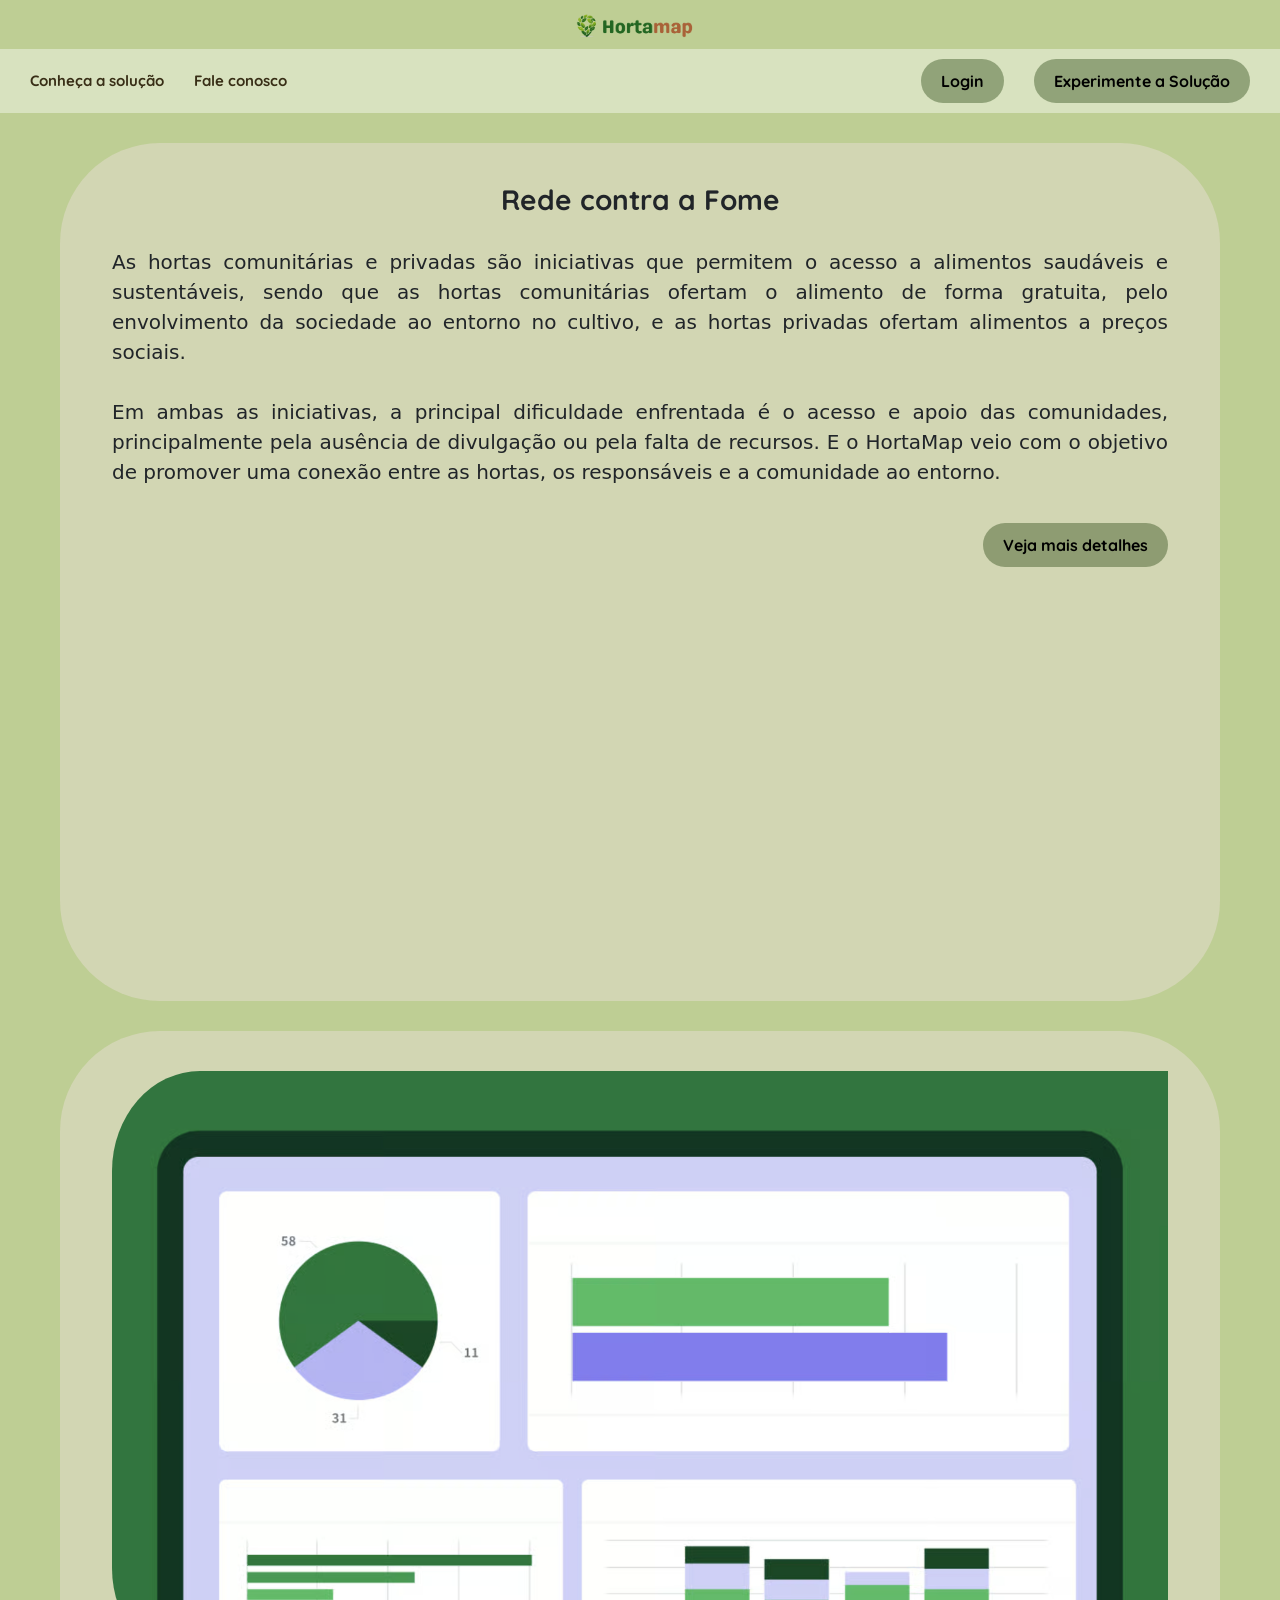
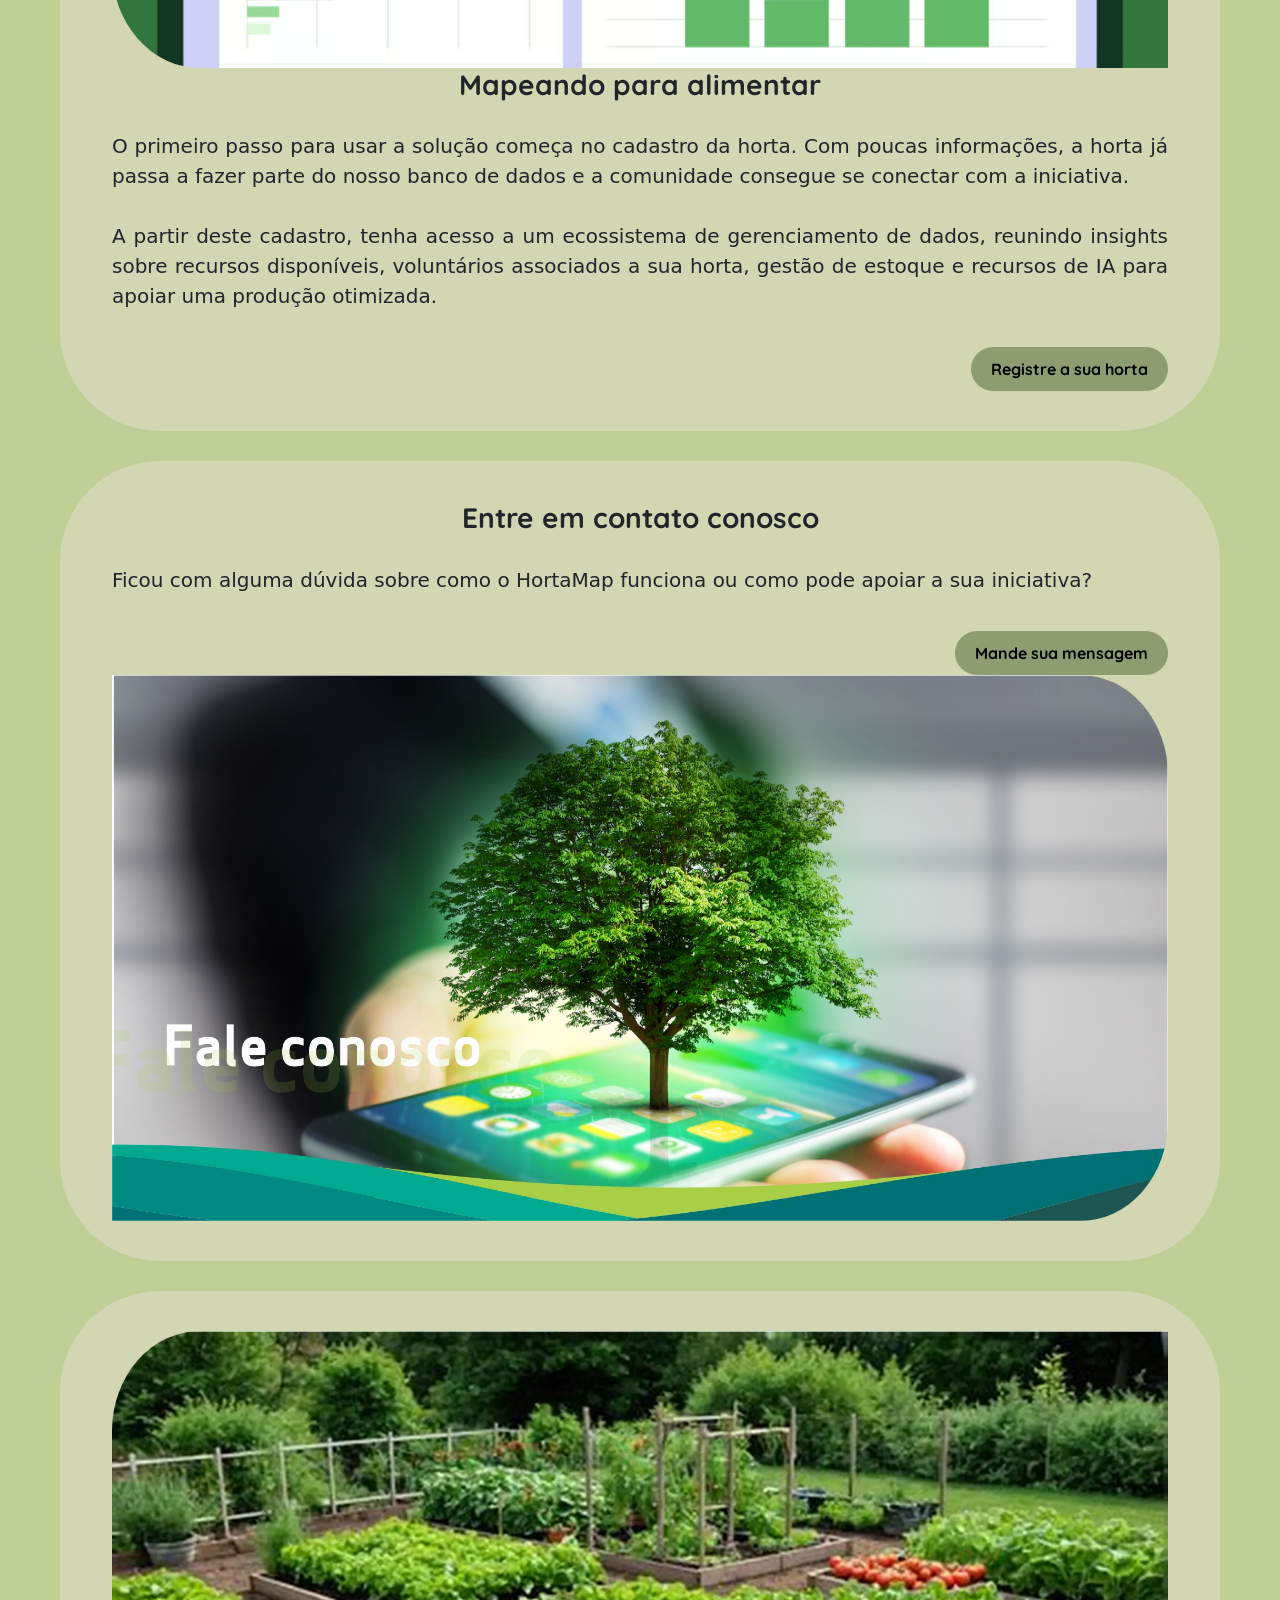
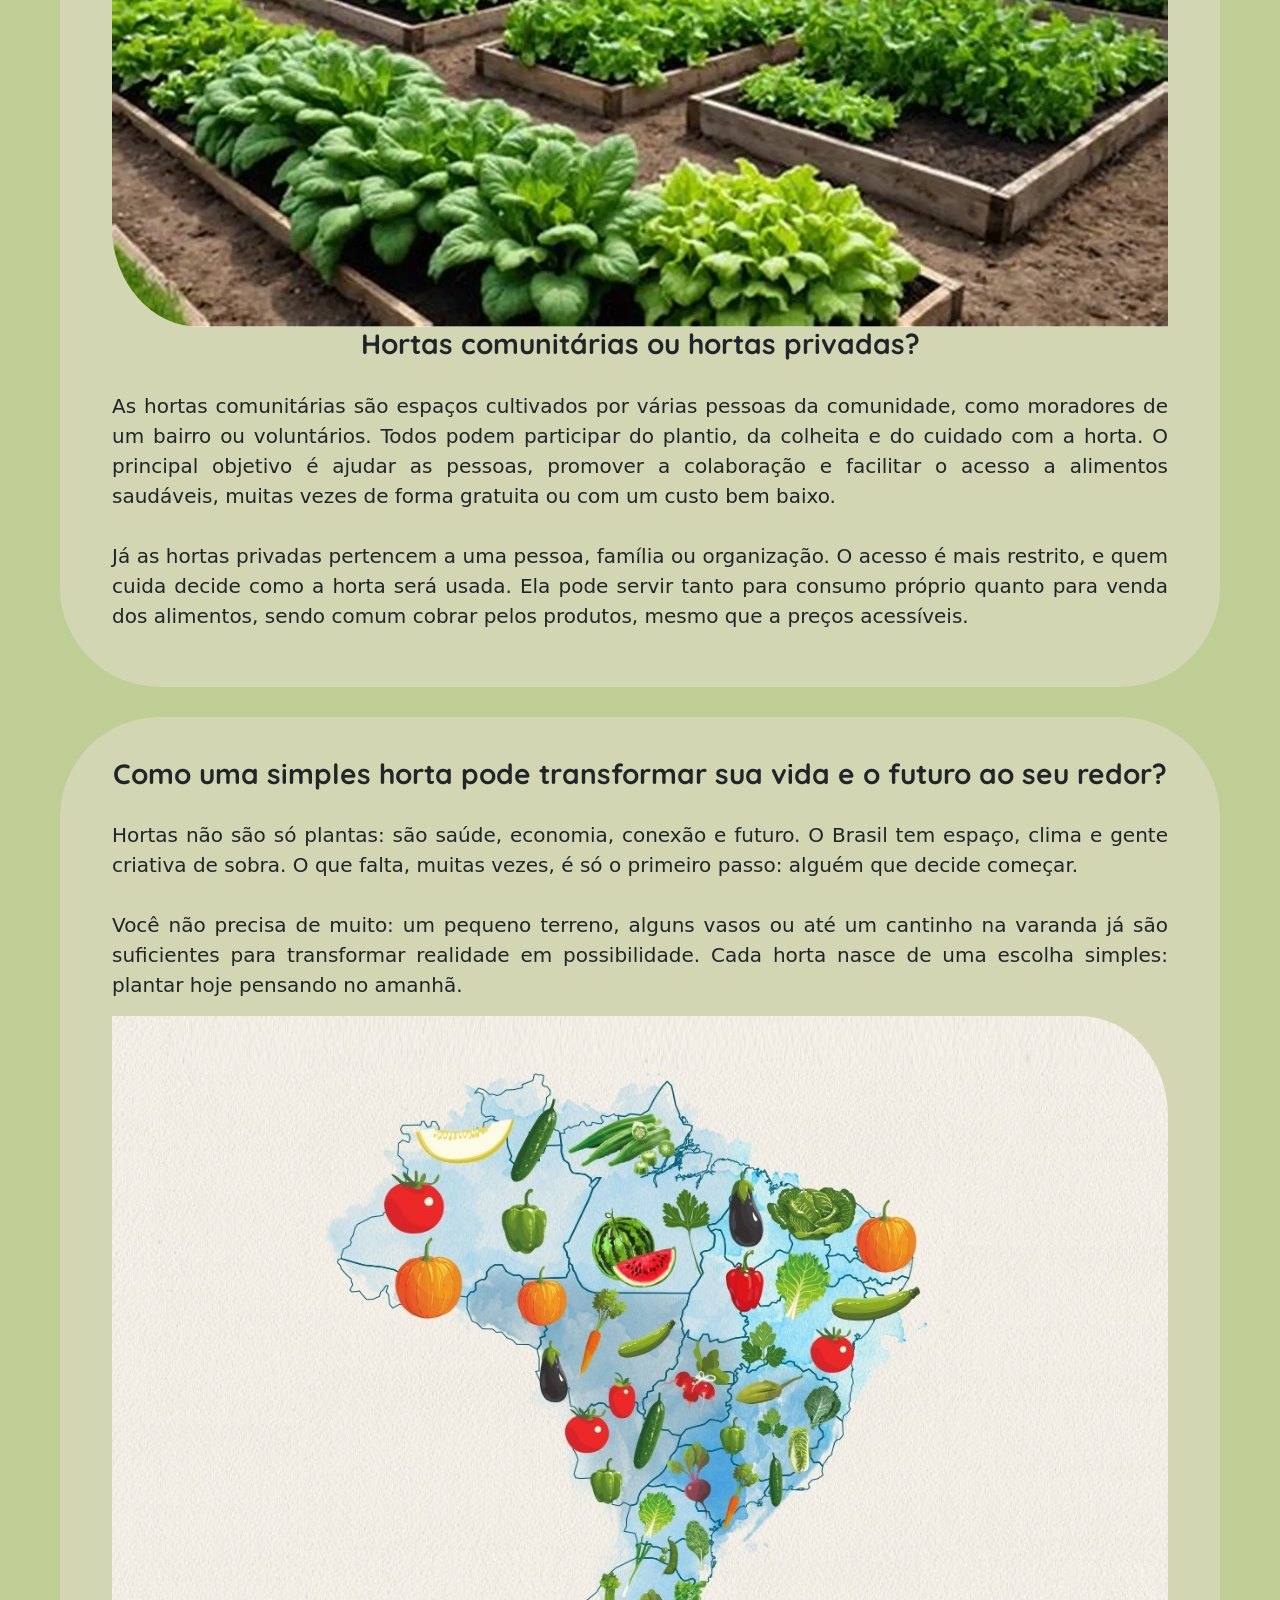
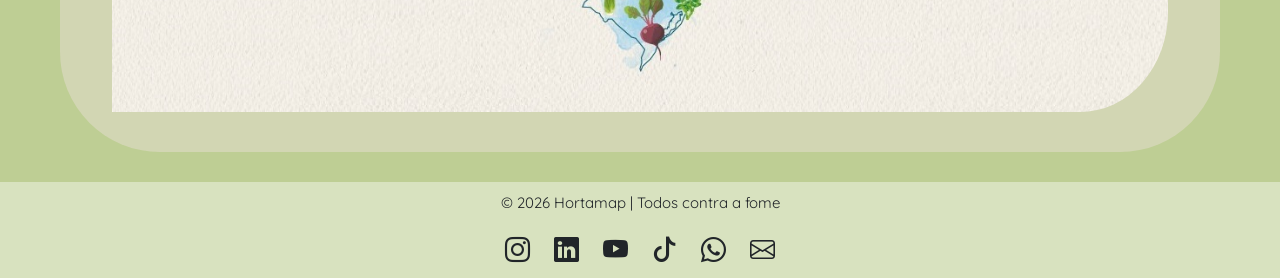
==== index.html @ 6dea8656 "Ajuste de botão e limpeza de comentários" ====
<!DOCTYPE html>
<html lang="pt">

<head>
	<meta charset="UTF-8">
	<meta http-equiv="X-UA-Compatible" content="IE=edge">
	<meta name="viewport" content="width=device-width, initial-scale=1.0">
	<link rel="preconnect" href="https://fonts.googleapis.com">
	<link rel="preconnect" href="https://fonts.gstatic.com" crossorigin>
	<link href="https://fonts.googleapis.com/css2?family=Quicksand:wght@300..700&display=swap" rel="stylesheet">
	<link href="https://cdn.jsdelivr.net/npm/bootstrap@5.1.3/dist/css/bootstrap.min.css" rel="stylesheet">
	<link rel="stylesheet" href="https://cdn.jsdelivr.net/npm/bootstrap-icons@1.11.3/font/bootstrap-icons.css">
	<link href="css/css.css" rel="stylesheet">
	<title>O HortaMap</title>
	<link rel="icon" type="image/png" href="img/logo_HortaMap_folha.png">
</head>
<body>
	<div class="logo">
		<img src="img/logo_HortaMap_horizontal.png">
	</div>
	<div class="navegacao">
		<div class="esquerda">
			<h2><a href="index.html" target="_parent">Conheça a solução</a></h2>
			<h2><a href="fale_conosco.html" target="_parent">Fale conosco</a></h2>
		</div>
		<div class="direita">
			<button type="button" class="menu"><a href="login.html" target="_parent">Login</a></button>
			<button type="button" class="menu"><a href="cadastro.html" target="_parent">Experimente a Solução</a></button>
		</div>
	</div>
	<div class="conteudo">
		<div class="caixa row">
			<div class="texto col-xxl-6">
				<h3>Rede contra a Fome</h3>
				<p>As hortas comunitárias e privadas são iniciativas que permitem o acesso a alimentos saudáveis e sustentáveis, sendo que as hortas comunitárias ofertam o alimento de forma gratuita, pelo envolvimento da sociedade ao entorno no cultivo, e as hortas privadas ofertam alimentos a preços sociais. <br><br>
				Em ambas as iniciativas, a principal dificuldade enfrentada é o acesso e apoio das comunidades, principalmente pela ausência de divulgação ou pela falta de recursos. E o HortaMap veio com o objetivo de promover uma conexão entre as hortas, os responsáveis e a comunidade ao entorno.</p>
				<div class="container_botao">
					<button type="button" class="botao"><a href="https://www.youtube.com/@HortaMapSolucao" target="_blank">Veja mais detalhes</a></button>
				</div>
			</div>
			<iframe class="imgdireita col-xxl-6" width="700" height="394"
				src="https://www.youtube.com/embed/PDZ8c07BxB8?list=PLzg4twQTUW-AYs5CAv-heUl-2xreh9nW0"
				title="Pitch Video HortaMap" frameborder="0"
				allow="accelerometer; autoplay; clipboard-write; encrypted-media; gyroscope; picture-in-picture; web-share"
				referrerpolicy="strict-origin-when-cross-origin" allowfullscreen>
			</iframe>
		</div>
		<div class="caixa row">
			<img class="imgesquerda col-xxl-6" src="img/dash.png">
			<div class="texto col-xxl-6">
				<h3>Mapeando para alimentar</h3>
				<p>O primeiro passo para usar a solução começa no cadastro da horta. Com poucas informações, a horta já passa a fazer parte do nosso banco de dados e a comunidade consegue se conectar com a iniciativa. <br><br>
				A partir deste cadastro, tenha acesso a um ecossistema de gerenciamento de dados, reunindo insights sobre recursos disponíveis, voluntários associados a sua horta, gestão de estoque e recursos de IA para apoiar uma produção otimizada.</p>
				<div class="container_botao">
					<button type="button" class="botao"><a href="cadastro.html" target="_parent">Registre a sua horta</a></button>
				</div>
			</div>
		</div>
		<div class="caixa row">
			<div class="texto col-xxl-6">
				<h3>Entre em contato conosco</h3>
				<p>Ficou com alguma dúvida sobre como o HortaMap funciona ou como pode apoiar a sua iniciativa?</p>
				<div class="container_botao">
					<button type="button" class="botao"><a href="fale_conosco.html" target="_parent">Mande sua mensagem</a></button>
				</div>
			</div>
			<img class="imgdireita col-xxl-6" src="img/fale_Conosco.png">
		</div>
		<div class="caixa row">
			<img class="imgesquerda col-xxl-6" src="img/horta.png">
			<div class="texto col-xxl-6">
				<h3>Hortas comunitárias ou hortas privadas?</h3>
				<p>As hortas comunitárias são espaços cultivados por várias pessoas da comunidade, como moradores de um bairro ou voluntários. Todos podem participar do plantio, da colheita e do cuidado com a horta. O principal objetivo é ajudar as pessoas, promover a colaboração e facilitar o acesso a alimentos saudáveis, muitas vezes de forma gratuita ou com um custo bem baixo. <br><br>
				Já as hortas privadas pertencem a uma pessoa, família ou organização. O acesso é mais restrito, e quem cuida decide como a horta será usada. Ela pode servir tanto para consumo próprio quanto para venda dos alimentos, sendo comum cobrar pelos produtos, mesmo que a preços acessíveis.</p>
			</div>
		</div>
		<div class="caixa row">
			<div class="texto col-xxl-6">
				<h3>Como uma simples horta pode transformar sua vida e o futuro ao seu redor?</h3>
				<p>Hortas não são só plantas: são saúde, economia, conexão e futuro. O Brasil tem espaço, clima e gente criativa de sobra. O que falta, muitas vezes, é só o primeiro passo: alguém que decide começar. <br><br>
				Você não precisa de muito: um pequeno terreno, alguns vasos ou até um cantinho na varanda já são suficientes para transformar realidade em possibilidade. Cada horta nasce de uma escolha simples: plantar hoje pensando no amanhã.</p>
			</div>
			<img class="imgdireita col-xxl-6" src="img/mapa_Alimento.png">
		</div>
	</div>
	<footer>
		<p>© 2026 Hortamap | Todos contra a fome</p>
		<a href="https://www.instagram.com/hortamap/" target="_blank"><i class="bi bi-instagram"></i></a>
		<a href="https://www.linkedin.com" target="_blank"><i class="bi bi-linkedin"></i></a>
		<a href="https://www.youtube.com/@HortaMapSolucao" target="_blank"><i class="bi bi-youtube"></i></a>
		<a href="https://www.tiktok.com" target="_blank"><i class="bi bi-tiktok"></i></a>
		<a href="https://wa.me/5531985085780" target="_blank"><i class="bi bi-whatsapp"></i></a>
		<a href="mailto:hortamapsolucao@gmail.com" target="_blank"><i class="bi bi-envelope"></i></a>
	</footer>
</body>
</html>
---- css/css.css ----
body {
    background-color: #bece94;
    margin: 0;
    display: flex;
    flex-direction: column;
}

.logo img {
    padding-top: 10px;
    width: 10%;
    height: auto;
    align-items: center;
    display: block;
    margin: auto;
}

a, a:visited, a:hover, a:active {
    text-decoration: none; /*tira o sublinhado*/
    color: inherit;        /*usa a cor do elemento pai*/
}

.navegacao {
    font-family: "Quicksand", sans-serif;
    font-weight: bold;
    background-color: rgba(255, 255, 255, 0.4);
    display: flex;
    justify-content: space-between; /*separa os grupos*/
    align-items: center;
    padding: 10px 30px 10px 30px;
}

.navegacao h2 {
    font-family: "Quicksand", sans-serif;
    font-size: 15px;
    font-weight: bold;
    margin: auto;
}

.esquerda, .direita {
    display: flex;
    flex-direction: row;
    gap: 30px; /*controla o quão juntinhos eles ficam*/
    color:#382e16;
}

.menu {
    border-radius: 40px;
    padding: 10px 20px;
    background-color: #29461367;
    border: none;
    font-family: "Quicksand", sans-serif;
    font-weight: bold;
}

.menu:hover, .esquerda h2:hover {
    background-color: #236622;
    color: white;
}

.conteudo {
    min-height: calc(100vh - 200px); /* ajuste conforme a altura do seu footer */
    margin: 0px 10px;
}

.caixa {
    margin: 30px 50px;
    padding: 40px;
    border-radius: 100px;
    background-color: rgba(239, 226, 226, 0.4);
}

.texto {
    align-items: center;
    display: block;
    margin: auto; 
}

.texto h3 {
    text-align: center;
    margin-bottom: 30px;
    font-weight: bold;
    font-family: "Quicksand", sans-serif;
}

.texto p {
    text-align: justify;
    font-size: 20px;
}

.imgdireita {
    border-radius: 0px 100px 100px 0px;
}

.imgesquerda {
    border-radius: 100px 0px 0px 100px;
}

.container_botao {
    display: flex;
    justify-content: flex-end;
}

.botao {
    margin-top: 20px;
    border-radius: 40px;
    padding: 10px 20px;
    background-color: #29461367;
    border: none;
    font-family: "Quicksand", sans-serif;
    font-weight: bold;
}

.botao:hover {
    background-color: #236622;
    color: white;
}

footer {
    padding: 10px 0px;
    font-family: "Quicksand", sans-serif;
    background-color: rgba(255, 255, 255, 0.4);
    text-align: center;
    gap: 15px;
}

footer p {
    font-size: 15px;
}

.bi {
    font-size: 25px;
    margin: 0px 10px;;
}
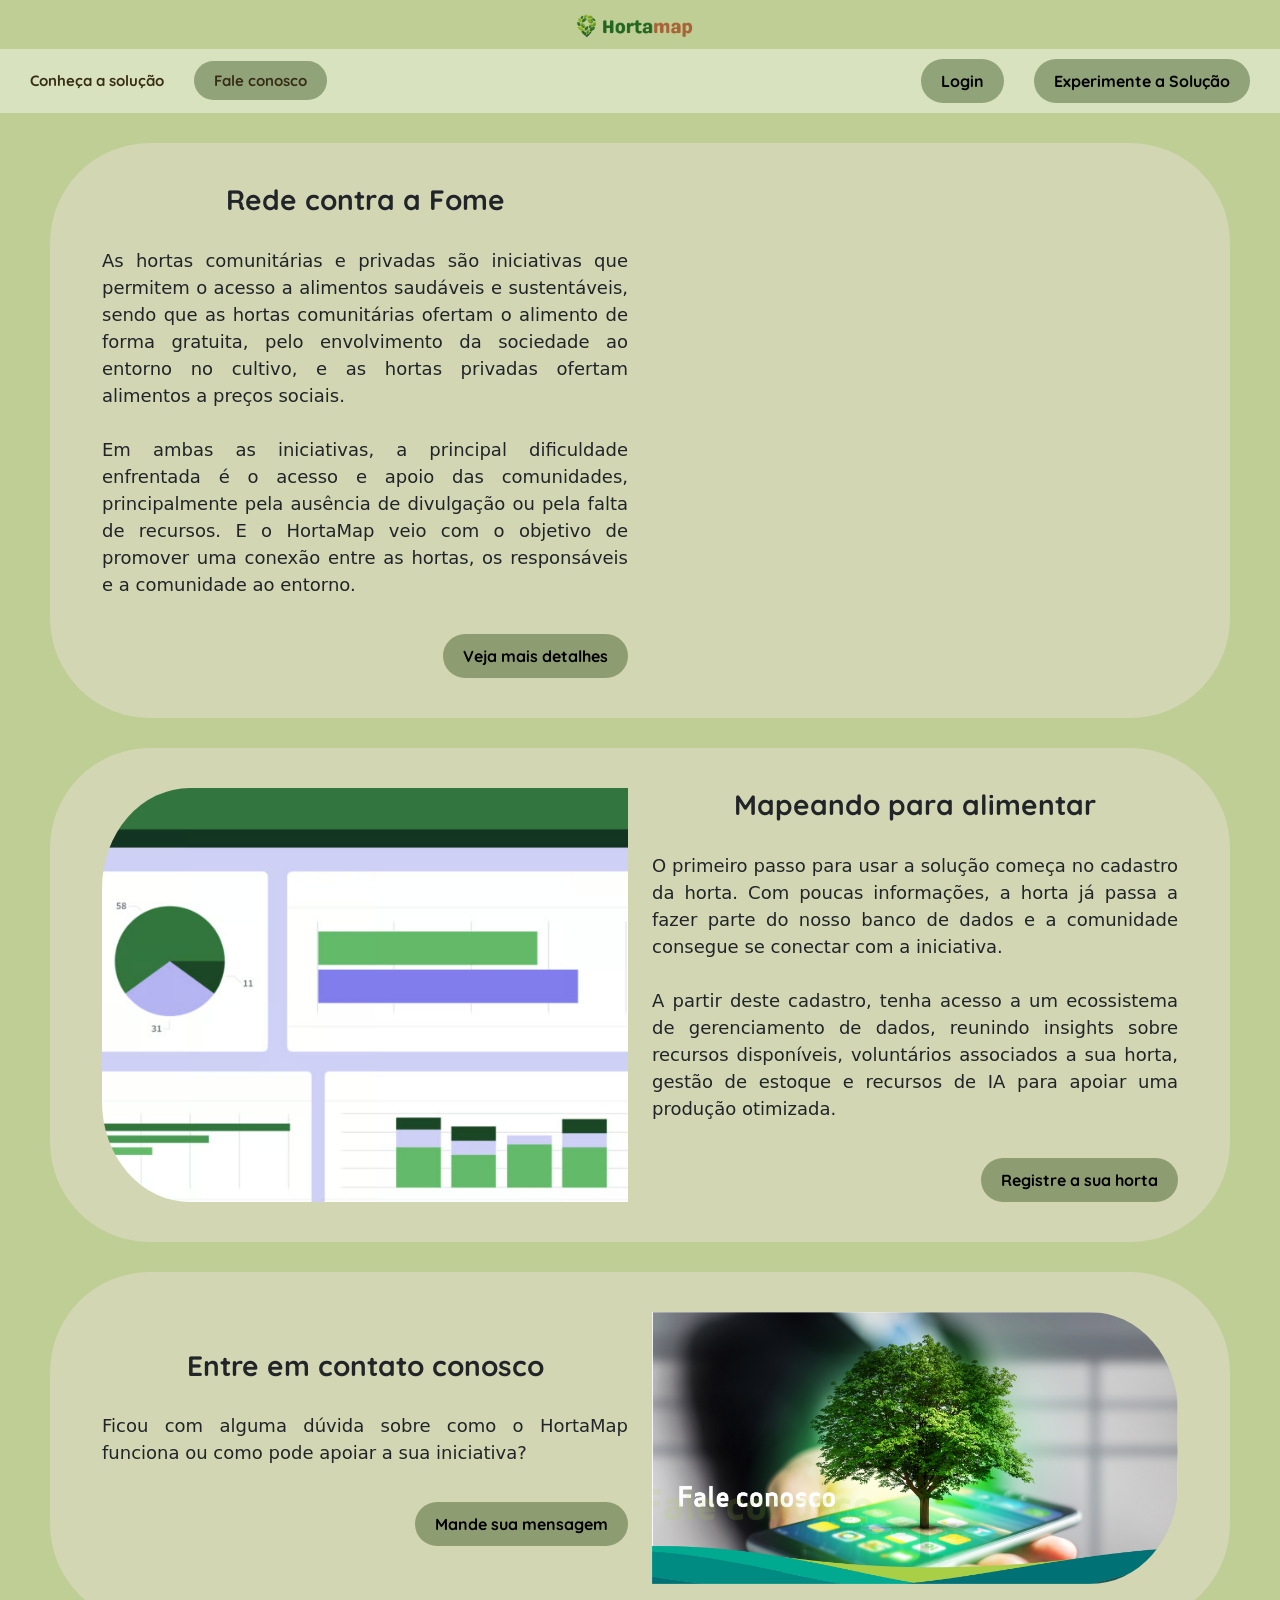
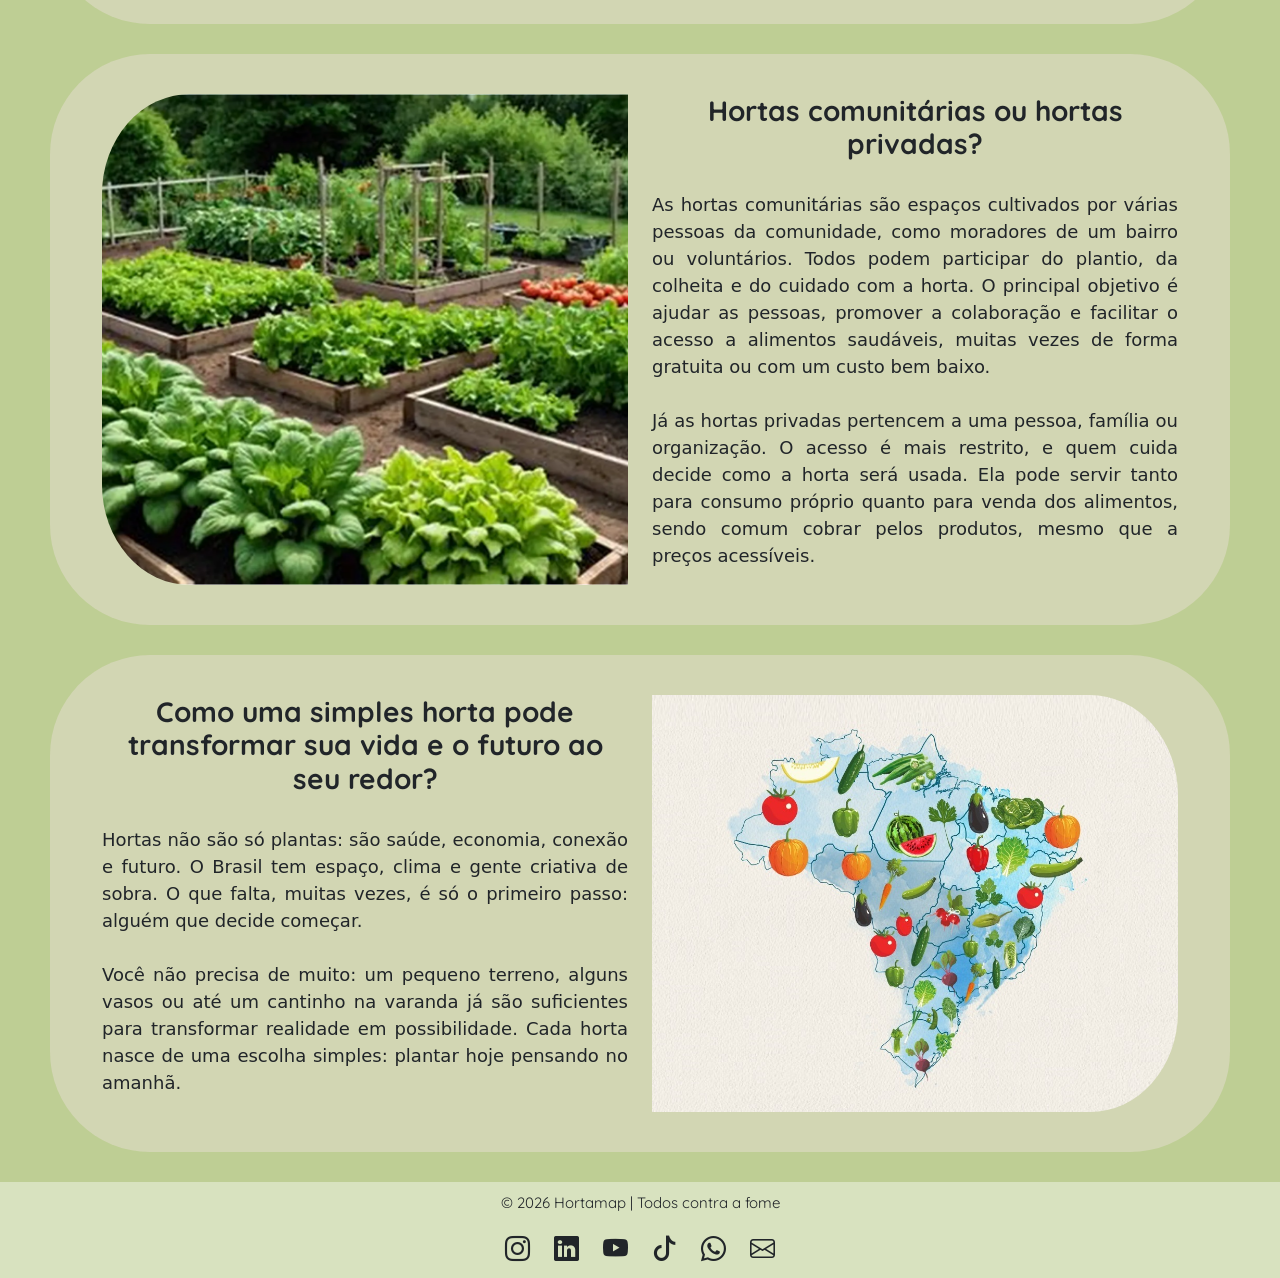
==== commit 1641dc13: "Implementação do login" ====
--- a/index.html
+++ b/index.html
@@ -21,7 +21,7 @@
 	<div class="navegacao">
 		<div class="esquerda">
 			<h2><a href="index.html" target="_parent">Conheça a solução</a></h2>
-			<h2><a href="fale_conosco.html" target="_parent">Fale conosco</a></h2>
+			<h2><a href="fale_conosco.html" target="_parent" class="menu">Fale conosco</a></h2>
 		</div>
 		<div class="direita">
 			<button type="button" class="menu"><a href="login.html" target="_parent">Login</a></button>
@@ -30,7 +30,7 @@
 	</div>
 	<div class="conteudo">
 		<div class="caixa row">
-			<div class="texto col-xxl-6">
+			<div class="texto col-md-6">
 				<h3>Rede contra a Fome</h3>
 				<p>As hortas comunitárias e privadas são iniciativas que permitem o acesso a alimentos saudáveis e sustentáveis, sendo que as hortas comunitárias ofertam o alimento de forma gratuita, pelo envolvimento da sociedade ao entorno no cultivo, e as hortas privadas ofertam alimentos a preços sociais. <br><br>
 				Em ambas as iniciativas, a principal dificuldade enfrentada é o acesso e apoio das comunidades, principalmente pela ausência de divulgação ou pela falta de recursos. E o HortaMap veio com o objetivo de promover uma conexão entre as hortas, os responsáveis e a comunidade ao entorno.</p>
@@ -38,7 +38,7 @@
 					<button type="button" class="botao"><a href="https://www.youtube.com/@HortaMapSolucao" target="_blank">Veja mais detalhes</a></button>
 				</div>
 			</div>
-			<iframe class="imgdireita col-xxl-6" width="700" height="394"
+			<iframe class="imgdireita col-md-6" width="700" height="394"
 				src="https://www.youtube.com/embed/PDZ8c07BxB8?list=PLzg4twQTUW-AYs5CAv-heUl-2xreh9nW0"
 				title="Pitch Video HortaMap" frameborder="0"
 				allow="accelerometer; autoplay; clipboard-write; encrypted-media; gyroscope; picture-in-picture; web-share"
@@ -46,8 +46,8 @@
 			</iframe>
 		</div>
 		<div class="caixa row">
-			<img class="imgesquerda col-xxl-6" src="img/dash.png">
-			<div class="texto col-xxl-6">
+			<img class="imgesquerda col-md-6" src="img/dash.png">
+			<div class="texto col-md-6">
 				<h3>Mapeando para alimentar</h3>
 				<p>O primeiro passo para usar a solução começa no cadastro da horta. Com poucas informações, a horta já passa a fazer parte do nosso banco de dados e a comunidade consegue se conectar com a iniciativa. <br><br>
 				A partir deste cadastro, tenha acesso a um ecossistema de gerenciamento de dados, reunindo insights sobre recursos disponíveis, voluntários associados a sua horta, gestão de estoque e recursos de IA para apoiar uma produção otimizada.</p>
@@ -57,40 +57,40 @@
 			</div>
 		</div>
 		<div class="caixa row">
-			<div class="texto col-xxl-6">
+			<div class="texto col-md-6">
 				<h3>Entre em contato conosco</h3>
 				<p>Ficou com alguma dúvida sobre como o HortaMap funciona ou como pode apoiar a sua iniciativa?</p>
 				<div class="container_botao">
 					<button type="button" class="botao"><a href="fale_conosco.html" target="_parent">Mande sua mensagem</a></button>
 				</div>
 			</div>
-			<img class="imgdireita col-xxl-6" src="img/fale_Conosco.png">
+			<img class="imgdireita col-md-6" src="img/fale_Conosco.png">
 		</div>
 		<div class="caixa row">
-			<img class="imgesquerda col-xxl-6" src="img/horta.png">
-			<div class="texto col-xxl-6">
+			<img class="imgesquerda col-md-6" src="img/horta.png">
+			<div class="texto col-md-6">
 				<h3>Hortas comunitárias ou hortas privadas?</h3>
 				<p>As hortas comunitárias são espaços cultivados por várias pessoas da comunidade, como moradores de um bairro ou voluntários. Todos podem participar do plantio, da colheita e do cuidado com a horta. O principal objetivo é ajudar as pessoas, promover a colaboração e facilitar o acesso a alimentos saudáveis, muitas vezes de forma gratuita ou com um custo bem baixo. <br><br>
 				Já as hortas privadas pertencem a uma pessoa, família ou organização. O acesso é mais restrito, e quem cuida decide como a horta será usada. Ela pode servir tanto para consumo próprio quanto para venda dos alimentos, sendo comum cobrar pelos produtos, mesmo que a preços acessíveis.</p>
 			</div>
 		</div>
 		<div class="caixa row">
-			<div class="texto col-xxl-6">
+			<div class="texto col-md-6">
 				<h3>Como uma simples horta pode transformar sua vida e o futuro ao seu redor?</h3>
 				<p>Hortas não são só plantas: são saúde, economia, conexão e futuro. O Brasil tem espaço, clima e gente criativa de sobra. O que falta, muitas vezes, é só o primeiro passo: alguém que decide começar. <br><br>
 				Você não precisa de muito: um pequeno terreno, alguns vasos ou até um cantinho na varanda já são suficientes para transformar realidade em possibilidade. Cada horta nasce de uma escolha simples: plantar hoje pensando no amanhã.</p>
 			</div>
-			<img class="imgdireita col-xxl-6" src="img/mapa_Alimento.png">
+			<img class="imgdireita col-md-6" src="img/mapa_Alimento.png">
 		</div>
 	</div>
 	<footer>
-		<p>© 2026 Hortamap | Todos contra a fome</p>
-		<a href="https://www.instagram.com/hortamap/" target="_blank"><i class="bi bi-instagram"></i></a>
-		<a href="https://www.linkedin.com" target="_blank"><i class="bi bi-linkedin"></i></a>
-		<a href="https://www.youtube.com/@HortaMapSolucao" target="_blank"><i class="bi bi-youtube"></i></a>
-		<a href="https://www.tiktok.com" target="_blank"><i class="bi bi-tiktok"></i></a>
-		<a href="https://wa.me/5531985085780" target="_blank"><i class="bi bi-whatsapp"></i></a>
-		<a href="mailto:hortamapsolucao@gmail.com" target="_blank"><i class="bi bi-envelope"></i></a>
+		<p>© 2026 Hortamap  |  Todos contra a fome</p>
+		<a href="https://www.instagram.com/hortamap/" target="_blank"><i class="bi bi-instagram icon-rodape"></i></a>
+		<a href="https://www.linkedin.com" target="_blank"><i class="bi bi-linkedin icon-rodape"></i></a>
+		<a href="https://www.youtube.com/@HortaMapSolucao" target="_blank"><i class="bi bi-youtube icon-rodape"></i></a>
+		<a href="https://www.tiktok.com" target="_blank"><i class="bi bi-tiktok icon-rodape"></i></a>
+		<a href="https://wa.me/5531985085780" target="_blank"><i class="bi bi-whatsapp icon-rodape"></i></a>
+		<a href="mailto:hortamapsolucao@gmail.com" target="_blank"><i class="bi bi-envelope icon-rodape"></i></a>
 	</footer>
 </body>
 </html>
--- a/css/css.css
+++ b/css/css.css
@@ -1,11 +1,11 @@
-body {
+body { /*configura o conteúdo como um todo*/
     background-color: #bece94;
     margin: 0;
     display: flex;
     flex-direction: column;
 }
 
-.logo img {
+.logo img { /*configura a imagem que aparece no topo das páginas*/
     padding-top: 10px;
     width: 10%;
     height: auto;
@@ -14,12 +14,7 @@
     margin: auto;
 }
 
-a, a:visited, a:hover, a:active {
-    text-decoration: none; /*tira o sublinhado*/
-    color: inherit;        /*usa a cor do elemento pai*/
-}
-
-.navegacao {
+.navegacao { /*configura o menu de navegação*/
     font-family: "Quicksand", sans-serif;
     font-weight: bold;
     background-color: rgba(255, 255, 255, 0.4);
@@ -29,21 +24,21 @@
     padding: 10px 30px 10px 30px;
 }
 
-.navegacao h2 {
+.navegacao h2 { /*configura o texto do menu de navegação*/
     font-family: "Quicksand", sans-serif;
     font-size: 15px;
     font-weight: bold;
     margin: auto;
 }
 
-.esquerda, .direita {
+.esquerda, .direita { /*configura os lados do menu de navegação*/
     display: flex;
     flex-direction: row;
     gap: 30px; /*controla o quão juntinhos eles ficam*/
     color:#382e16;
 }
 
-.menu {
+.menu { /*configura os botões do menu de navegação*/
     border-radius: 40px;
     padding: 10px 20px;
     background-color: #29461367;
@@ -52,55 +47,31 @@
     font-weight: bold;
 }
 
-.menu:hover, .esquerda h2:hover {
+.menu:hover { /*configura os botões do menu de navegação quando passa o mouse*/
     background-color: #236622;
     color: white;
 }
 
-.conteudo {
+.esquerda h2:hover { /*configura os textos do menu de navegação quando passa o mouse*/
+    text-decoration: underline;
+    color: #a96238;
+}
+
+a, a:visited, a:hover, a:active { /*configura os links do menu de navegação, para evitar configuração estranha*/
+    text-decoration: none; /*tira o sublinhado*/
+    color: inherit;        /*usa a cor do elemento pai*/
+}
+
+.conteudo { /*configura o conteúdo entre o menu de navegação e o rodapé*/
     min-height: calc(100vh - 200px); /* ajuste conforme a altura do seu footer */
-    margin: 0px 10px;
-}
-
-.caixa {
-    margin: 30px 50px;
-    padding: 40px;
-    border-radius: 100px;
-    background-color: rgba(239, 226, 226, 0.4);
-}
-
-.texto {
-    align-items: center;
-    display: block;
-    margin: auto; 
-}
-
-.texto h3 {
-    text-align: center;
-    margin-bottom: 30px;
-    font-weight: bold;
-    font-family: "Quicksand", sans-serif;
-}
-
-.texto p {
-    text-align: justify;
-    font-size: 20px;
-}
-
-.imgdireita {
-    border-radius: 0px 100px 100px 0px;
-}
-
-.imgesquerda {
-    border-radius: 100px 0px 0px 100px;
-}
-
-.container_botao {
+}
+
+.container_botao { /*configura os botões da página*/
     display: flex;
     justify-content: flex-end;
 }
 
-.botao {
+.botao { /*configura os botões da página*/
     margin-top: 20px;
     border-radius: 40px;
     padding: 10px 20px;
@@ -110,12 +81,12 @@
     font-weight: bold;
 }
 
-.botao:hover {
+.botao:hover { /*configura os botões da página quando passa o mouse*/
     background-color: #236622;
     color: white;
 }
 
-footer {
+footer { /*configura o rodapé*/
     padding: 10px 0px;
     font-family: "Quicksand", sans-serif;
     background-color: rgba(255, 255, 255, 0.4);
@@ -123,11 +94,150 @@
     gap: 15px;
 }
 
-footer p {
+footer p { /*configura o texto do rodapé*/
     font-size: 15px;
 }
 
-.bi {
+.icon-rodape { /*configura os icones do rodapé*/
     font-size: 25px;
-    margin: 0px 10px;;
-}+    margin: 0px 10px;
+}
+
+
+/* ------------------------------------ página INDEX ------------------------------------ */
+.caixa { /*configura as caixas de conteúdo no index*/
+    margin: 30px 50px;
+    padding: 40px;
+    border-radius: 100px;
+    background-color: rgba(239, 226, 226, 0.4);
+}
+
+.texto { /*configura os textos dentro das caixas de conteúdo no index*/
+    align-items: center;
+    display: block;
+    margin: auto; 
+}
+
+.texto h3 { /*configura os títulos dentro das caixas de conteúdo no index*/
+    text-align: center;
+    margin-bottom: 30px;
+    font-weight: bold;
+    font-family: "Quicksand", sans-serif;
+}
+
+.texto p { /*configura os parágrafos dentro das caixas de conteúdo no index*/
+    text-align: justify;
+    font-size: 18px;
+}
+
+.imgdireita, .imgesquerda { /*configura as imagens no index*/
+    max-width: 100%; /* Não ultrapassa o tamanho do contêiner */
+    height: auto;    /* Mantém a proporção original */
+    object-fit: cover;   /* Preenche sem distorcer, cortando se necessário */
+    object-position: center; /* Centraliza a imagem */
+}
+
+.imgdireita { /*configura as imagens à direita no index*/
+    border-radius: 0px 100px 100px 0px;
+}
+
+.imgesquerda { /*configura as imagens à esquerda no index*/
+    border-radius: 100px 0px 0px 100px;
+}
+
+/* ------------------------------------ página FALE CONOSCO ------------------------------------ */
+.my_forms { /*configura o formulário*/
+    margin: auto;
+    display: flex;
+    justify-content: center;
+}
+
+.text_fale { /*configura o titulo da página, que apresenta duas palavras com cores diferentes*/
+    font-weight: bold;
+    justify-content: center;
+    font-size: 30px;
+    border-right: 2px solid rgba(255, 255, 255, 0.4);
+}
+
+.fale { /*configura apenas a palavra fale no título*/
+    color:#236622;
+}
+
+.conosco { /*configura apenas a palavra conosco no título*/
+    color:#a96238;
+}
+
+.text_explicacao { /*configura o parágrafo de apresentação da página*/
+    font-size: 16px;
+    padding: 10px 20px;
+    justify-content: center;
+}
+
+.titulo-label { /*configura os títulos dos campos de entrada de informação*/
+    font-weight: bold;
+}
+
+.texto-icon { /*configura os textos da caixa de e-mail e telefone, para apresentar junto ao ícone*/
+    display: inline-block;
+}
+
+.redes-fale-conosco { /*configura os ícones da caixa de redes sociais do fale conosco*/
+    font-size: 50px;
+    padding: 30px;
+}
+
+.caixa-contatos { /*configura o container onde está as redes socias do fale conosco*/
+    background-color: rgba(255, 255, 255, 0.4);
+    margin: auto;
+    margin-top: 50px;
+    margin-bottom: 30px;
+    padding: 20px;
+    display: block;
+    text-align: center;
+}
+
+.intervalo-entre-campos{ /*configura o intervalo entre os telefones*/
+    padding-right: 40px;
+}
+
+.fale-atendente { /*configura um espaço entre os ícones e o texto que os acompanha*/
+    padding-right: 10px;
+}
+
+
+/* ------------------------------------ página LOGIN ------------------------------------ */
+.login_page, .frase-impacto, .forms-login {
+    margin: auto;
+    padding: 50px;
+}
+.frase-impacto {
+    justify-content: center;
+}
+
+.container_login { /*configura os botões da página*/
+    display: inline; 
+}
+
+h1 {
+    font-family: "Quicksand", sans-serif;
+    font-weight: bold;
+    font-size: 30px;
+    margin-bottom: 50px;
+}
+
+.senha {
+    margin-top: 10px;
+}
+
+.forms-login {
+    border-left: 5px solid #236622;
+}
+
+/* ------------------------------------ página DASHBOARD ------------------------------------ */
+
+
+
+/* ------------------------------------ página CADASTRO ------------------------------------ */
+
+
+
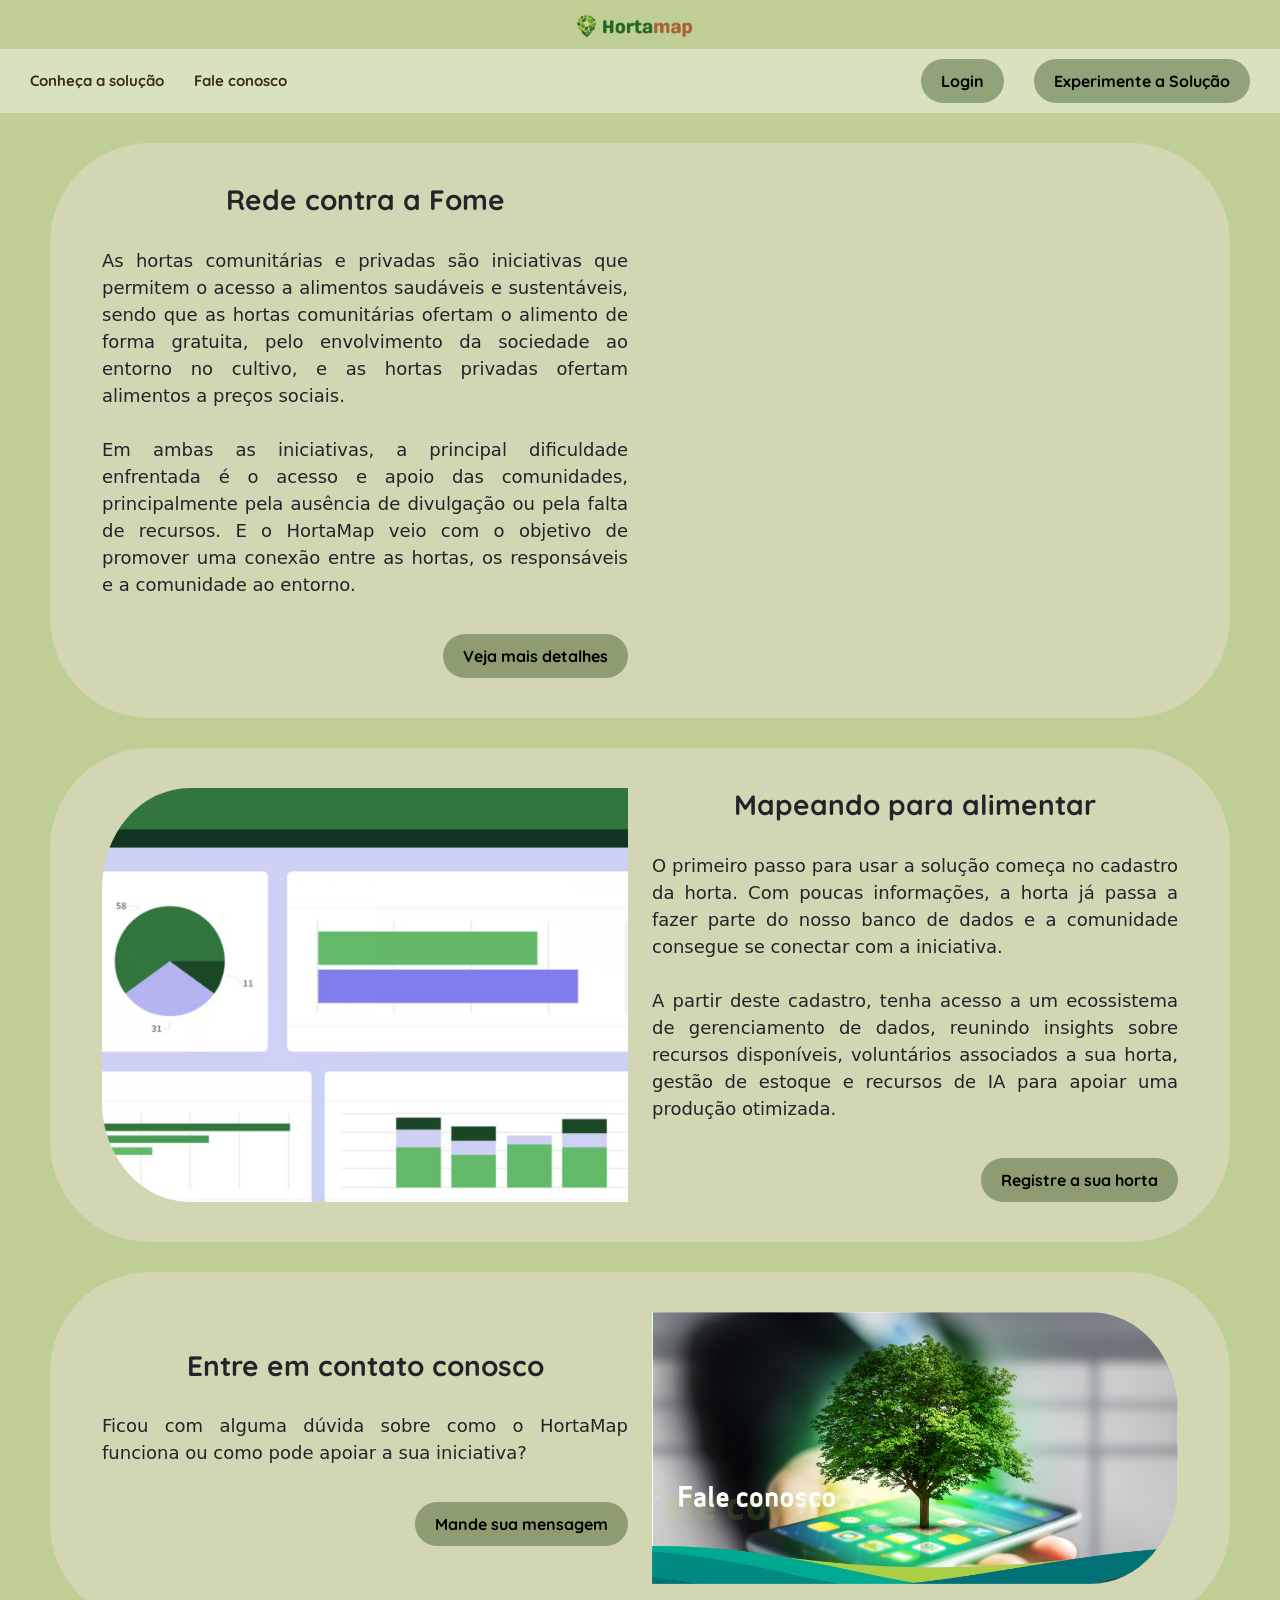
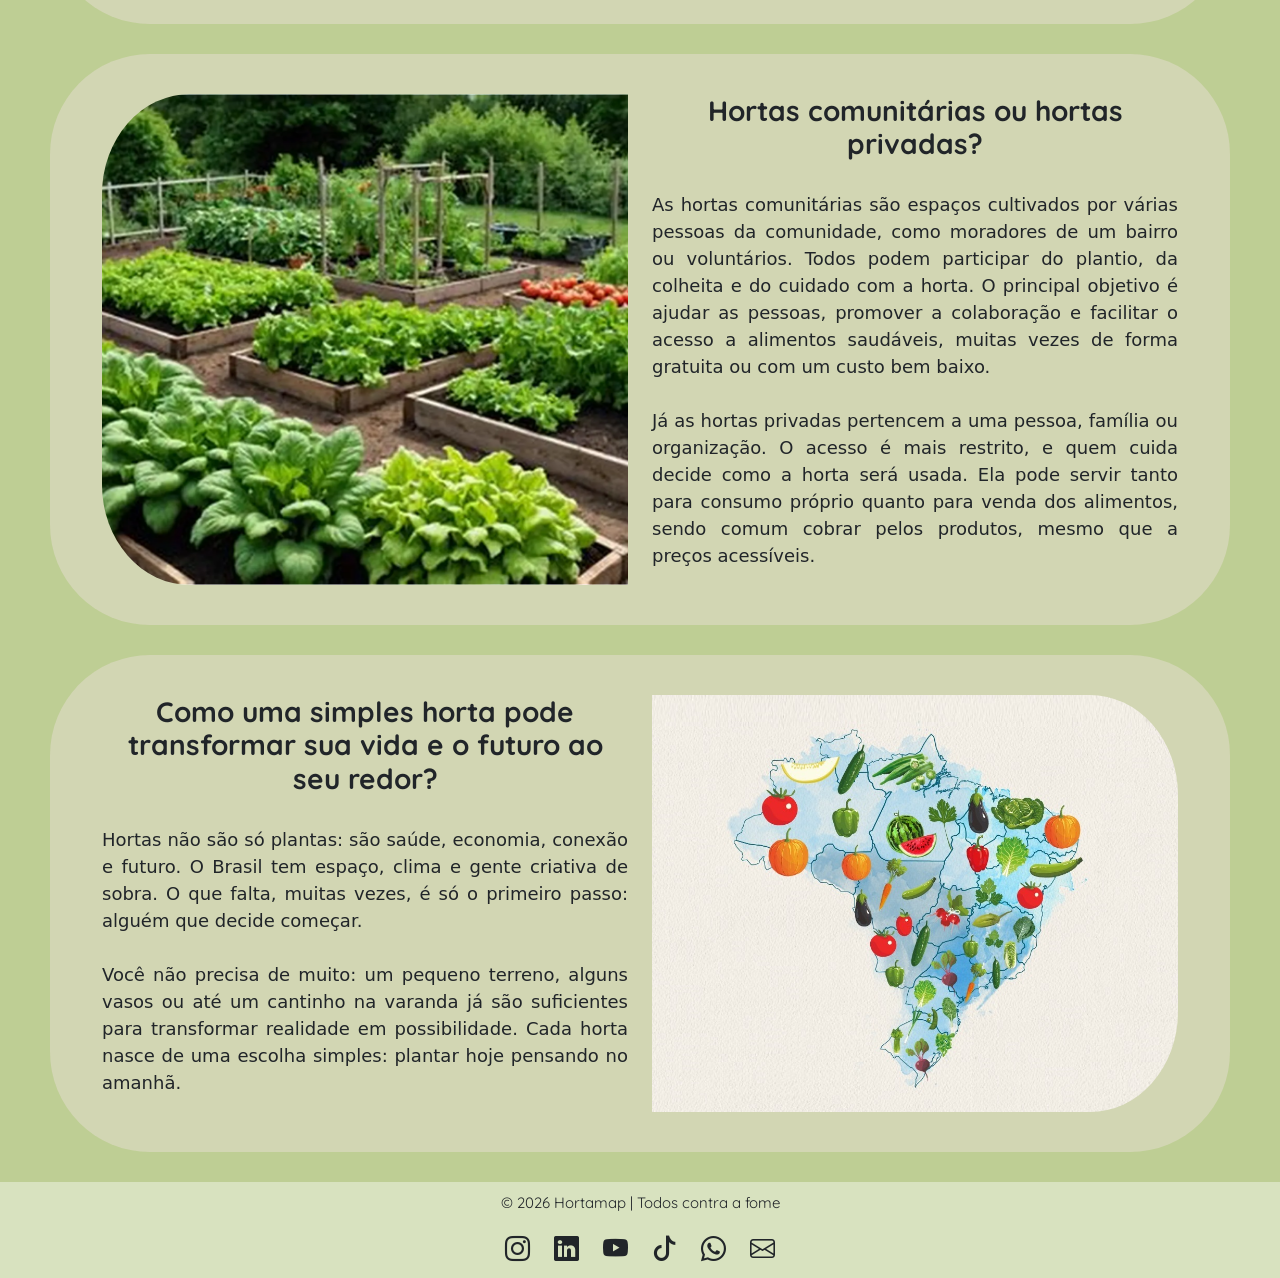
==== commit 187f5257: "ajuste botão" ====
--- a/index.html
+++ b/index.html
@@ -21,7 +21,7 @@
 	<div class="navegacao">
 		<div class="esquerda">
 			<h2><a href="index.html" target="_parent">Conheça a solução</a></h2>
-			<h2><a href="fale_conosco.html" target="_parent" class="menu">Fale conosco</a></h2>
+			<h2><a href="fale_conosco.html" target="_parent">Fale conosco</a></h2>
 		</div>
 		<div class="direita">
 			<button type="button" class="menu"><a href="login.html" target="_parent">Login</a></button>
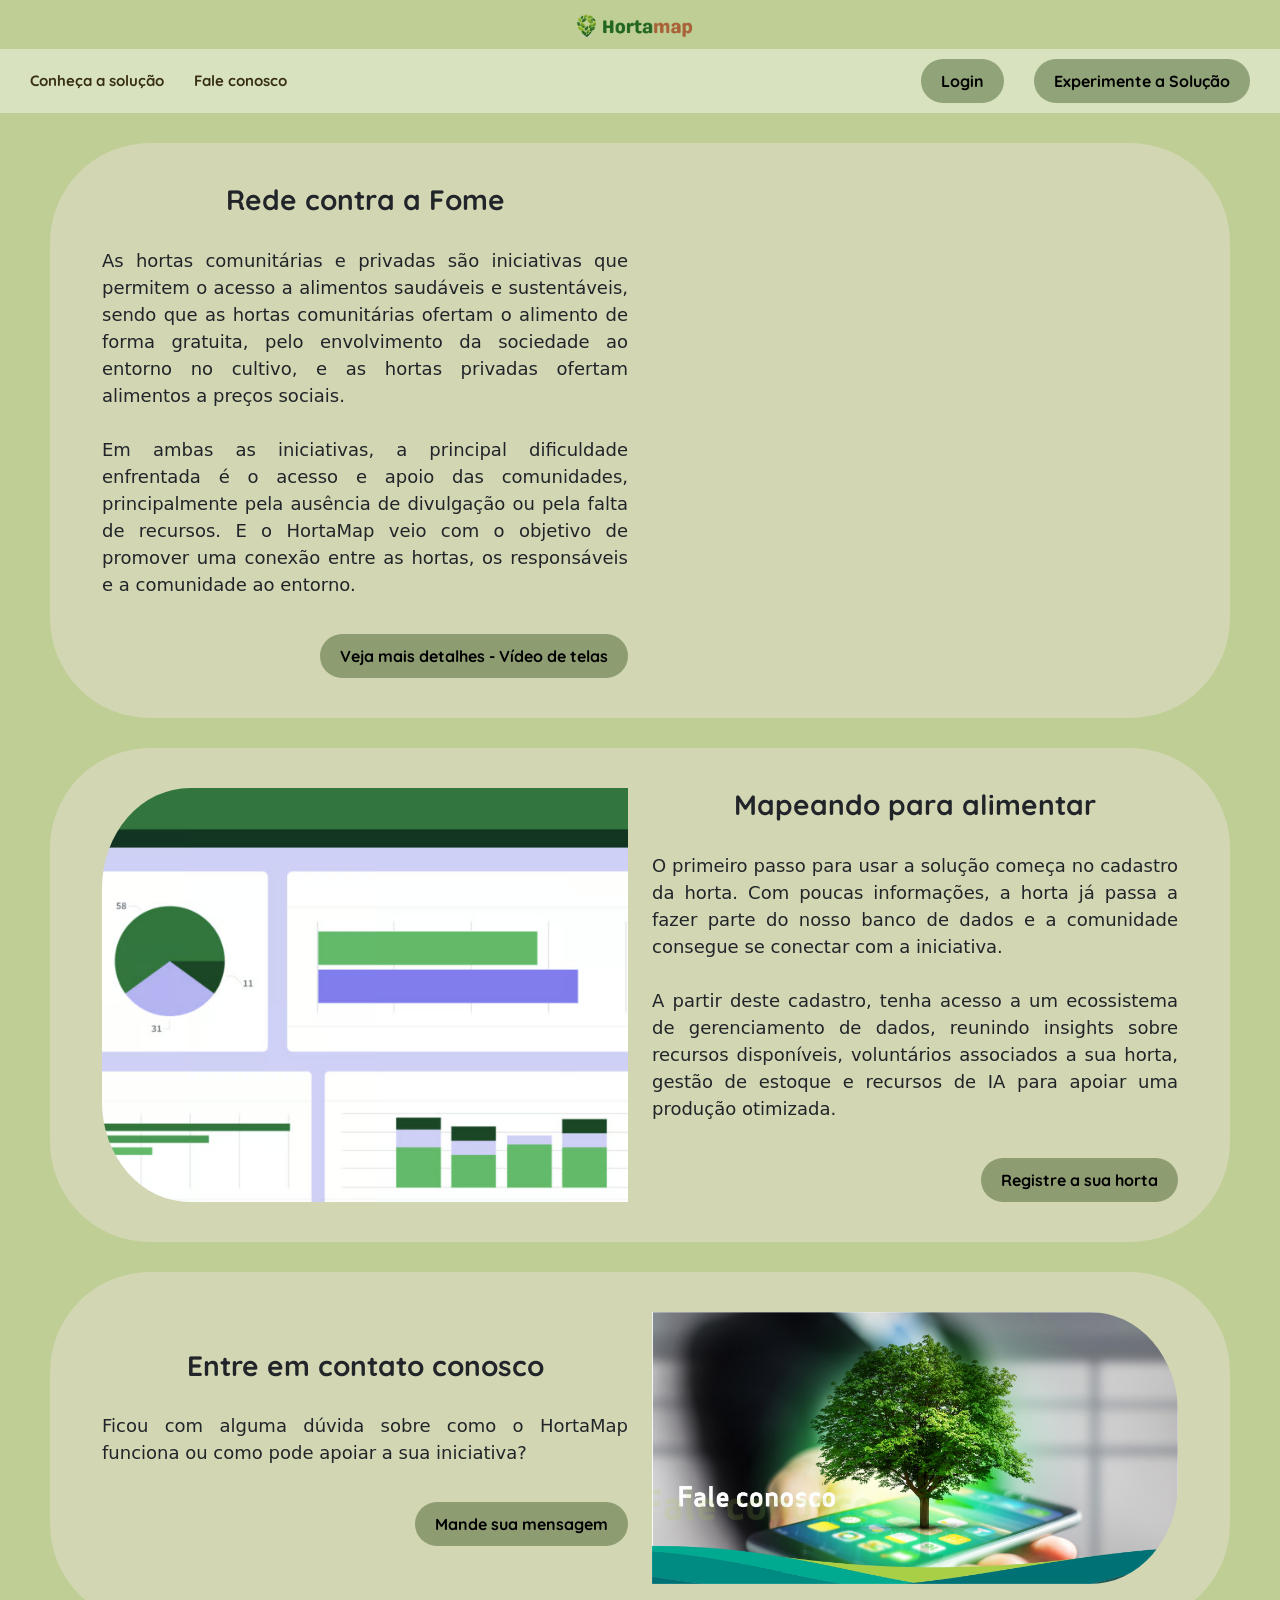
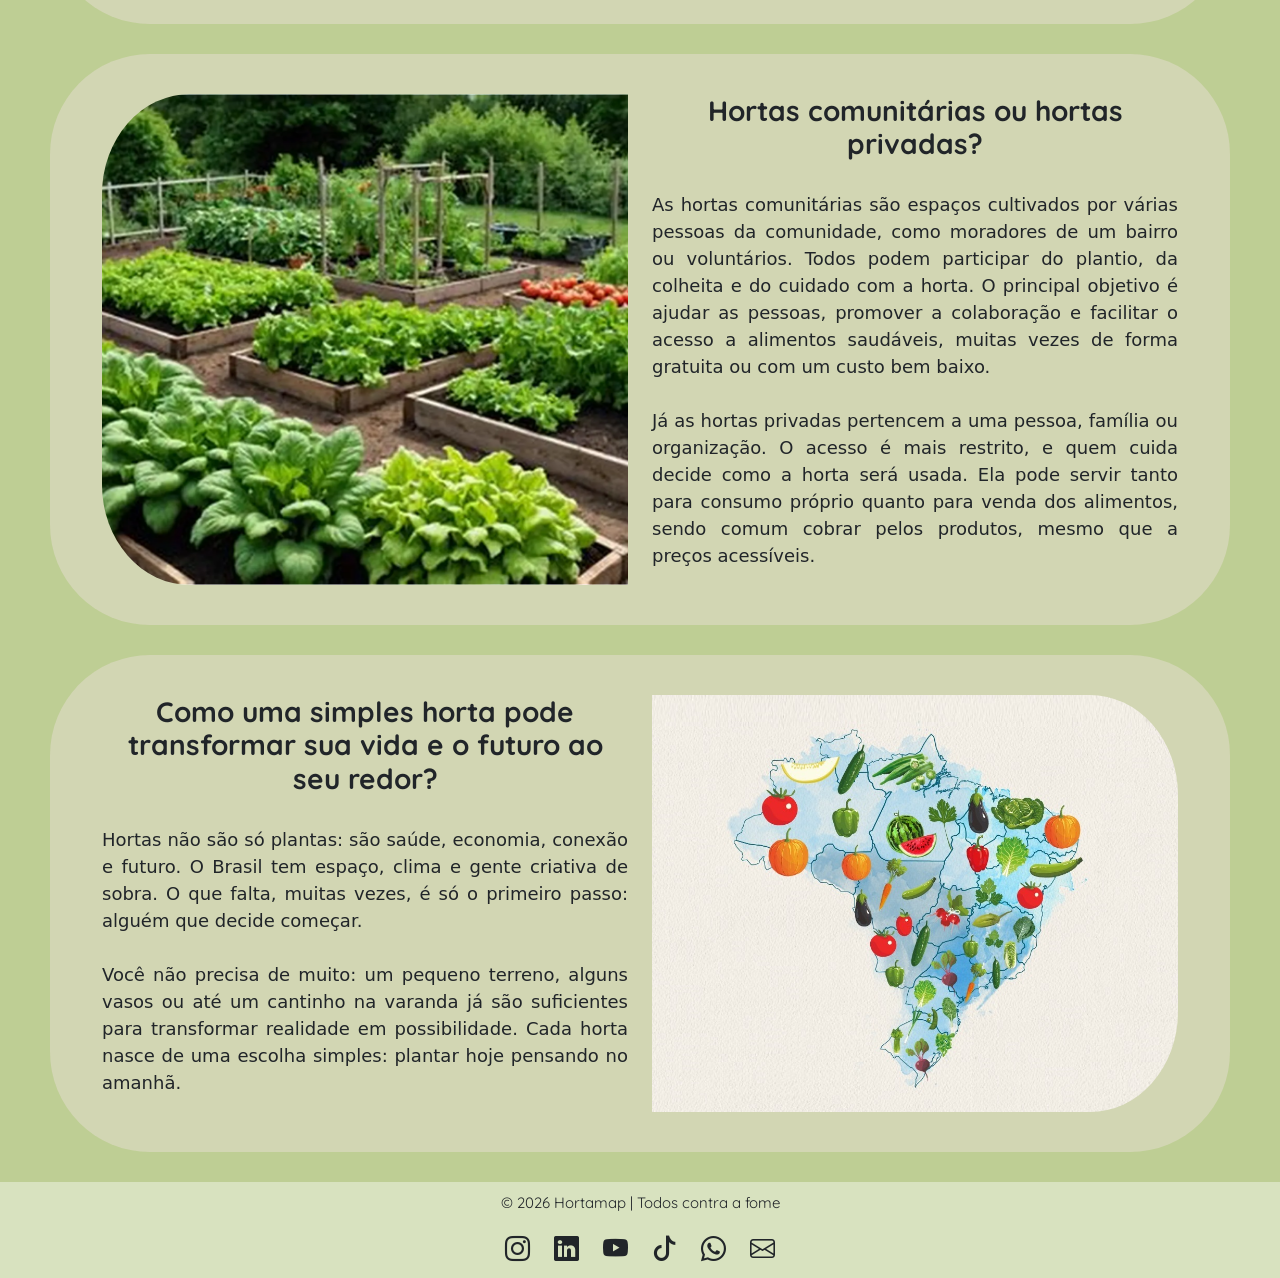
==== commit 4074c906: "Inclusão do video das telas" ====
--- a/index.html
+++ b/index.html
@@ -34,13 +34,13 @@
 				<h3>Rede contra a Fome</h3>
 				<p>As hortas comunitárias e privadas são iniciativas que permitem o acesso a alimentos saudáveis e sustentáveis, sendo que as hortas comunitárias ofertam o alimento de forma gratuita, pelo envolvimento da sociedade ao entorno no cultivo, e as hortas privadas ofertam alimentos a preços sociais. <br><br>
 				Em ambas as iniciativas, a principal dificuldade enfrentada é o acesso e apoio das comunidades, principalmente pela ausência de divulgação ou pela falta de recursos. E o HortaMap veio com o objetivo de promover uma conexão entre as hortas, os responsáveis e a comunidade ao entorno.</p>
-				<div class="container_botao">
-					<button type="button" class="botao"><a href="https://www.youtube.com/@HortaMapSolucao" target="_blank">Veja mais detalhes</a></button>
+				<div class="container-botao">
+					<button type="button" class="botao"><a href="https://www.youtube.com/watch?v=8Pci9h2cy9U" target="_blank">Veja mais detalhes - Vídeo de telas</a></button>
 				</div>
 			</div>
 			<iframe class="imgdireita col-md-6" width="700" height="394"
-				src="https://www.youtube.com/embed/PDZ8c07BxB8?list=PLzg4twQTUW-AYs5CAv-heUl-2xreh9nW0"
-				title="Pitch Video HortaMap" frameborder="0"
+				src="https://www.youtube.com/embed/8Pci9h2cy9U?start=0&end=180"
+				title="YouTube video player" frameborder="0"
 				allow="accelerometer; autoplay; clipboard-write; encrypted-media; gyroscope; picture-in-picture; web-share"
 				referrerpolicy="strict-origin-when-cross-origin" allowfullscreen>
 			</iframe>
@@ -51,7 +51,7 @@
 				<h3>Mapeando para alimentar</h3>
 				<p>O primeiro passo para usar a solução começa no cadastro da horta. Com poucas informações, a horta já passa a fazer parte do nosso banco de dados e a comunidade consegue se conectar com a iniciativa. <br><br>
 				A partir deste cadastro, tenha acesso a um ecossistema de gerenciamento de dados, reunindo insights sobre recursos disponíveis, voluntários associados a sua horta, gestão de estoque e recursos de IA para apoiar uma produção otimizada.</p>
-				<div class="container_botao">
+				<div class="container-botao">
 					<button type="button" class="botao"><a href="cadastro.html" target="_parent">Registre a sua horta</a></button>
 				</div>
 			</div>
@@ -60,7 +60,7 @@
 			<div class="texto col-md-6">
 				<h3>Entre em contato conosco</h3>
 				<p>Ficou com alguma dúvida sobre como o HortaMap funciona ou como pode apoiar a sua iniciativa?</p>
-				<div class="container_botao">
+				<div class="container-botao">
 					<button type="button" class="botao"><a href="fale_conosco.html" target="_parent">Mande sua mensagem</a></button>
 				</div>
 			</div>
--- a/css/css.css
+++ b/css/css.css
@@ -1,44 +1,45 @@
-body { /*configura o conteúdo como um todo*/
+/* ------------------------------------ páginas gerais ------------------------------------ */
+
+body { /* configura o conteúdo como um todo */
     background-color: #bece94;
     margin: 0;
     display: flex;
     flex-direction: column;
 }
 
-.logo img { /*configura a imagem que aparece no topo das páginas*/
+.logo img { /* imagem do topo */
     padding-top: 10px;
     width: 10%;
     height: auto;
-    align-items: center;
     display: block;
     margin: auto;
 }
 
-.navegacao { /*configura o menu de navegação*/
+.navegacao { /* menu de navegação */
     font-family: "Quicksand", sans-serif;
     font-weight: bold;
     background-color: rgba(255, 255, 255, 0.4);
     display: flex;
-    justify-content: space-between; /*separa os grupos*/
-    align-items: center;
-    padding: 10px 30px 10px 30px;
-}
-
-.navegacao h2 { /*configura o texto do menu de navegação*/
+    justify-content: space-between;
+    align-items: center;
+    padding: 10px 30px;
+}
+
+.navegacao h2 { /* menu sem formato de botão */
     font-family: "Quicksand", sans-serif;
     font-size: 15px;
     font-weight: bold;
     margin: auto;
 }
 
-.esquerda, .direita { /*configura os lados do menu de navegação*/
+.esquerda, .direita { /* menu - separação entre botões e menu */
     display: flex;
     flex-direction: row;
-    gap: 30px; /*controla o quão juntinhos eles ficam*/
-    color:#382e16;
-}
-
-.menu { /*configura os botões do menu de navegação*/
+    gap: 30px;
+    color: #382e16;
+}
+
+.menu { /* menu em formato de botões */
     border-radius: 40px;
     padding: 10px 20px;
     background-color: #29461367;
@@ -47,31 +48,31 @@
     font-weight: bold;
 }
 
-.menu:hover { /*configura os botões do menu de navegação quando passa o mouse*/
+.menu:hover { /* menu em formato de botões - ao passar o mouse */
     background-color: #236622;
     color: white;
 }
 
-.esquerda h2:hover { /*configura os textos do menu de navegação quando passa o mouse*/
+.esquerda h2:hover { /* menu sem formato de botão - ao passar o mouse */
     text-decoration: underline;
     color: #a96238;
 }
 
-a, a:visited, a:hover, a:active { /*configura os links do menu de navegação, para evitar configuração estranha*/
-    text-decoration: none; /*tira o sublinhado*/
-    color: inherit;        /*usa a cor do elemento pai*/
-}
-
-.conteudo { /*configura o conteúdo entre o menu de navegação e o rodapé*/
-    min-height: calc(100vh - 200px); /* ajuste conforme a altura do seu footer */
-}
-
-.container_botao { /*configura os botões da página*/
+a, a:visited, a:hover, a:active { /* para evitar decoração de link */
+    text-decoration: none;
+    color: inherit;
+}
+
+.conteudo { /* área entre menu e rodapé */
+    min-height: calc(100vh - 200px);
+}
+
+.container-botao { /* container dos botões submit */
     display: flex;
     justify-content: flex-end;
 }
 
-.botao { /*configura os botões da página*/
+.botao { /* botão submit */
     margin-top: 20px;
     border-radius: 40px;
     padding: 10px 20px;
@@ -81,12 +82,12 @@
     font-weight: bold;
 }
 
-.botao:hover { /*configura os botões da página quando passa o mouse*/
+.botao:hover { /* botão submit - ao passar o mouse */
     background-color: #236622;
     color: white;
 }
 
-footer { /*configura o rodapé*/
+footer { /* rodapé */
     padding: 10px 0px;
     font-family: "Quicksand", sans-serif;
     background-color: rgba(255, 255, 255, 0.4);
@@ -94,99 +95,98 @@
     gap: 15px;
 }
 
-footer p { /*configura o texto do rodapé*/
+footer p { /* rodapé */
     font-size: 15px;
 }
 
-.icon-rodape { /*configura os icones do rodapé*/
+.icon-rodape { /* rodapé */
     font-size: 25px;
     margin: 0px 10px;
 }
 
+.my-forms { /* formulários */
+    margin: auto;
+    display: flex;
+    justify-content: center;
+}
+
+.text-duo-color { /* titulo com duas cores */
+    font-weight: bold;
+    justify-content: center;
+    font-size: 30px;
+    border-right: 2px solid rgba(255, 255, 255, 0.4);
+}
+
+.color1 { /* titulo com duas cores - cor um */
+    color: #236622;
+}
+
+.color2 { /* titulo com duas cores - cor dois */
+    color: #a96238;
+}
+
+.text-explicacao { /* texto de introdução da página - vem junto do text-duo-color */
+    font-size: 16px;
+    padding: 10px 20px;
+    justify-content: center;
+}
+
+.titulo-label { /* titulos em formulários */
+    font-weight: bold;
+}
 
 /* ------------------------------------ página INDEX ------------------------------------ */
-.caixa { /*configura as caixas de conteúdo no index*/
+.caixa { /* caixas de fundo */
     margin: 30px 50px;
     padding: 40px;
     border-radius: 100px;
     background-color: rgba(239, 226, 226, 0.4);
 }
 
-.texto { /*configura os textos dentro das caixas de conteúdo no index*/
+.texto { /* textos da página */
     align-items: center;
     display: block;
-    margin: auto; 
-}
-
-.texto h3 { /*configura os títulos dentro das caixas de conteúdo no index*/
+    margin: auto;
+}
+
+.texto h3 { /* título das caixas */
     text-align: center;
     margin-bottom: 30px;
     font-weight: bold;
     font-family: "Quicksand", sans-serif;
 }
 
-.texto p { /*configura os parágrafos dentro das caixas de conteúdo no index*/
+.texto p { /* parágrafos */
     text-align: justify;
     font-size: 18px;
 }
 
-.imgdireita, .imgesquerda { /*configura as imagens no index*/
-    max-width: 100%; /* Não ultrapassa o tamanho do contêiner */
-    height: auto;    /* Mantém a proporção original */
-    object-fit: cover;   /* Preenche sem distorcer, cortando se necessário */
-    object-position: center; /* Centraliza a imagem */
-}
-
-.imgdireita { /*configura as imagens à direita no index*/
+.imgdireita, .imgesquerda { /*ajuste de imagem */
+    max-width: 100%;
+    height: auto;
+    object-fit: cover;
+    object-position: center;
+}
+
+.imgdireita { /*ajuste de imagem */
     border-radius: 0px 100px 100px 0px;
 }
 
-.imgesquerda { /*configura as imagens à esquerda no index*/
+.imgesquerda { /*ajuste de imagem */
     border-radius: 100px 0px 0px 100px;
 }
 
 /* ------------------------------------ página FALE CONOSCO ------------------------------------ */
-.my_forms { /*configura o formulário*/
-    margin: auto;
-    display: flex;
-    justify-content: center;
-}
-
-.text_fale { /*configura o titulo da página, que apresenta duas palavras com cores diferentes*/
-    font-weight: bold;
-    justify-content: center;
-    font-size: 30px;
-    border-right: 2px solid rgba(255, 255, 255, 0.4);
-}
-
-.fale { /*configura apenas a palavra fale no título*/
-    color:#236622;
-}
-
-.conosco { /*configura apenas a palavra conosco no título*/
-    color:#a96238;
-}
-
-.text_explicacao { /*configura o parágrafo de apresentação da página*/
-    font-size: 16px;
-    padding: 10px 20px;
-    justify-content: center;
-}
-
-.titulo-label { /*configura os títulos dos campos de entrada de informação*/
-    font-weight: bold;
-}
-
-.texto-icon { /*configura os textos da caixa de e-mail e telefone, para apresentar junto ao ícone*/
+.texto-icon { /* icones do fale conosco */
     display: inline-block;
 }
 
-.redes-fale-conosco { /*configura os ícones da caixa de redes sociais do fale conosco*/
+.redes-fale-conosco { /* icones do fale conosco */
     font-size: 50px;
     padding: 30px;
 }
 
-.caixa-contatos { /*configura o container onde está as redes socias do fale conosco*/
+.caixa-contatos { /* caixas de redes sociais e outros contatos */
     background-color: rgba(255, 255, 255, 0.4);
     margin: auto;
     margin-top: 50px;
@@ -196,48 +196,355 @@
     text-align: center;
 }
 
-.intervalo-entre-campos{ /*configura o intervalo entre os telefones*/
+.intervalo-entre-campos { /* intervalo entre contatos */
     padding-right: 40px;
 }
 
-.fale-atendente { /*configura um espaço entre os ícones e o texto que os acompanha*/
+.fale-atendente { /* contato com atendente */
     padding-right: 10px;
 }
 
-
 /* ------------------------------------ página LOGIN ------------------------------------ */
-.login_page, .frase-impacto, .forms-login {
+.login-page, .frase-impacto, .forms-login { /* elementros centrais da página */
     margin: auto;
     padding: 50px;
 }
-.frase-impacto {
+
+.frase-impacto { /* elementos centrais da página - frase que chama atenção */
     justify-content: center;
 }
 
-.container_login { /*configura os botões da página*/
-    display: inline; 
-}
-
-h1 {
+.container-login { /* container botão */
+    display: inline;
+}
+
+h1 { /* frase de impacto */
     font-family: "Quicksand", sans-serif;
     font-weight: bold;
     font-size: 30px;
     margin-bottom: 50px;
 }
 
-.senha {
+.senha { /* campo senha */
     margin-top: 10px;
 }
 
-.forms-login {
+.forms-login { /* formulário de login */
     border-left: 5px solid #236622;
 }
 
 /* ------------------------------------ página DASHBOARD ------------------------------------ */
-
-
+.conteudo-dash { /* container total da página */
+    margin: 50px 10px 30px 10px;
+}
+
+.conteudo-dash .row { /* cada linha do dashboard: colunas com mesma altura */
+    align-items: stretch;
+}
+
+.line-dash { /* cada linha de conteúdo do dash */
+    margin-bottom: 20px;
+}
+
+.caixa-dash { /* cada caixa ocupa 100% da altura da coluna */
+    background-color: rgba(255, 255, 255, 0.4);
+    padding: 20px;
+    border-radius: 8px;
+    display: flex;
+    flex-direction: column;
+    height: 100%;
+}
+
+.title-box-dash { /* título de cada caixa */
+    font-weight: bold;
+    font-family: "Quicksand", sans-serif;
+    color: #236622;
+    padding-bottom: 10px;
+    font-size: 25px;
+    display: flex;
+    align-items: center;
+    justify-content: space-between;
+}
+
+.text-atencao { /* texto informando atenção */
+    color: chocolate;
+    font-weight: bold;
+}
+
+.atividades-recentes td { /* tabela de atividades recentes - coluna */
+    vertical-align: middle;
+    padding: 10px 5px;
+}
+
+.atividades-recentes .icone { /* tabela de atividades recentes - ícones */
+    width: 40px;
+    text-align: center;
+    font-size: 22px;
+    color: #236622;
+}
+
+.atividades-recentes small { /* tabela de atividades recentes - textos pequenos */
+    color: #555;
+}
+
+.tabela-estoque-box { /* Caixa da tabela */
+    background-color: #dce8c7; /* verde claro da referência */
+    border-radius: 12px;
+    padding: 20px;
+}
+
+.icon-info, .icon-large, .emoji-table { /* ícones e emojis */
+    color: #236622;
+    margin-right: 20px;
+    vertical-align: middle;
+}
+
+.icon-info, .emoji-info, .emoji-table { /* ícones pequenos e emojis - tamanho */
+    font-size: 20px;
+}
+
+.icon-large { /* ícones grandes - tamanho */
+    font-size: 50px;
+}
+
+.emoji-info { /* emoji - margem */
+    margin-right: 13px;
+}
+
+.emoji-table { /* emoji - margem */
+    margin: 0px 20px 0px 30px;
+}
+
+.bi-exclamation-triangle-fill { /* Ícone do estoque alerta */
+    margin-right: 20px;
+}
+
+.btn-edit-box { /* botão de edição - lápis */
+    background: transparent;
+    border: none;
+    color: #236622;
+    cursor: pointer;
+    padding: 0;
+}
+
+.btn-edit-box i { /* botão de edição - lápis */
+    font-size: 18px;
+}
+
+.btn-edit-box:hover i { /* botão de edição - lápis - ao passar o mouse */
+    color: #a96238;
+}
+
+.alerta-estoque { /* alerta de estoque baixo */
+    background-color: #dce8c7;
+    padding: 12px 18px;
+    border-radius: 10px;
+    display: flex;
+    justify-content: space-between;
+    align-items: center;
+}
+
+.text-ver-todos { /* link para ver mais detalhes */
+    color: #236622;
+    font-weight: bold;
+    text-align: end;
+}
+
+.text-ver-todos:hover { /* link para ver mais detalhes */
+    color: #a96238;
+}
+
+.tabela-estoque { /* Tabela sem bordas Bootstrap */
+    width: 100%;
+    border-collapse: collapse;
+    margin-top: 10px;
+}
+
+.tabela-estoque thead th { /* Tabela sem bordas Bootstrap - cabeçalho */
+    color: black;
+    font-weight: bold;
+    padding: 8px 0;
+    border-bottom: 2px solid #b7c7a3;
+    text-align: center;
+    background-color: #29461343;
+}
+
+.tabela-estoque td { /* Tabela sem bordas Bootstrap - linhas */
+    padding: 10px 0;
+    border-bottom: 1px solid #c7d6b4;
+    line-height: 5px;
+}
+
+.col-curta { /* para colocar a tabela com tamanho de colunas mais equilibrado*/
+    white-space: nowrap;
+    width: 1%;
+}
+
+.text-center { /* para alinhar o texto na tabela */ 
+    text-align: center;
+}
+
+.status { /* Status - tabela estoque */
+    font-weight: bold;
+    padding: 0px 10px;
+    border-radius: 10px;
+}
+
+.status.disponivel { /* Status - itens disponíveis */
+    color: #236622;
+    background-color: #29461343;
+}
+
+.status.baixo { /* Status - itens em baixa */
+    color: #a96238;
+    background-color: #a9613841;
+}
+
+.resumo-estoque { /* Texto abaixo da tabela */
+    margin-top: 12px;
+    margin-bottom: 5px;
+}
+
+.barra-acoes { /* Busca - Caixa verde clara */
+    background-color: #dce8c7; /* mesmo tom da referência */
+    padding: 15px 20px;
+    border-radius: 12px;
+    display: flex;
+    justify-content: space-between;
+    align-items: center;
+}
+
+.input-busca { /* Campo de busca */
+    width: 250px;
+    padding: 10px 15px;
+    border-radius: 8px;
+    border: 1px solid #b7c7a3;
+    font-size: 15px;
+    outline: none;
+    margin: none;
+}
+
+.input-busca::placeholder { /* Campo de busca */
+    color: #6b6b6b;
+}
+
+.btn-adicionar { /* Botão verde escuro - adicionar produtos */
+    background-color: #236622;
+    color: white;
+    border: none;
+    padding: 10px 18px;
+    border-radius: 8px;
+    font-weight: bold;
+    cursor: pointer;
+    transition: 0.2s;
+    margin: none;
+}
+
+.btn-adicionar:hover { /* Botão verde escuro - adicionar produtos - passar o mouse */
+    background-color: #a96138;
+}
+
+.line-table-atividades { /* texto das últimas atividades notificadas */
+    border-right: 2px solid #2946132c;
+}
+
+td .icon-large { /* texto das últimas atividades notificadas - icones */
+    padding: 10px;
+}
+
+.voluntarios-box { /* Caixa específica dos voluntários */
+    border-radius: 12px;
+    padding: 20px;
+}
+
+.linha-voluntario { /* Linha com número grande + texto pequeno */
+    display: flex;
+    align-items: center;
+    gap: 12px; /* espaço entre ícone e texto */
+    margin-bottom: 12px;
+}
+
+.line-voluntarios-ativos { /* Linha com número grande + texto pequeno */
+    border-bottom: 2px solid #2946132c;
+}
+
+.vol-info { /* Linha com número grande + texto pequeno */
+    display: flex;
+    flex-direction: column;
+    line-height: 1.1;
+}
+
+.numero { /* Linha com número grande + texto pequeno */
+    font-size: 28px;
+    font-weight: bold;
+    color: #236622;
+}
+
+.vol-info .descricao { /* Linha com número grande + texto pequeno */
+    font-size: 14px;
+    margin-top: -2px;
+}
+
+.linha-info { /* Linhas com ícones */
+    display: flex;
+    align-items: center;
+    gap: 6px;
+    margin-bottom: 10px;
+}
 
 /* ------------------------------------ página CADASTRO ------------------------------------ */
-
-
-
+.tipo-cadastro { /* div onde está os botões de tipo de cadastro */
+    margin-top: 20px;
+    display: flex;
+    flex-direction: row;
+    gap: 30px;
+    align-items: center;
+    padding: 10px 30px;
+}
+
+.forms-cadastro { /* div onde está os botões de tipo de cadastro */
+    margin-bottom: 30px;
+}
+
+.cadastro-button { /* botão de tipo de cadastro */
+    border-radius: 40px;
+    padding: 10px 20px;
+    background-color: rgba(255, 255, 255, 0.4);
+    border: none;
+    font-family: "Quicksand", sans-serif;
+    font-weight: bold;
+    color: #236622;
+}
+
+.cadastro-button:hover { /* botão de tipo de cadastro - quando passa o mouse */
+    background-color: #236622;
+    color: white;
+}
+
+.cadastro-button.active { /* botão de tipo de cadastro - quando está ativo */
+    background-color: #23662268;
+    color: black;
+}
+
+.secao-cadastro { /* container do cadastro */
+    margin-top: 20px;
+    padding-bottom: 30px;
+    border-bottom: 2px dashed #23662245;
+}
+
+.identificacao-secao { /* titulo da seção */
+    font-family: "Quicksand", sans-serif;
+    font-size: 15px;
+}
+
+.produto-item .form-check-label { /* cadastro de produto - seleção */
+    width: 110px;
+}
+
+.produto-item .area-input { /* cadastro de produto - quantidade */
+    width: 100px;
+}
+
+.produto-item .form-check-input { /* cadastro de produto */
+    margin-top: 0;
+}
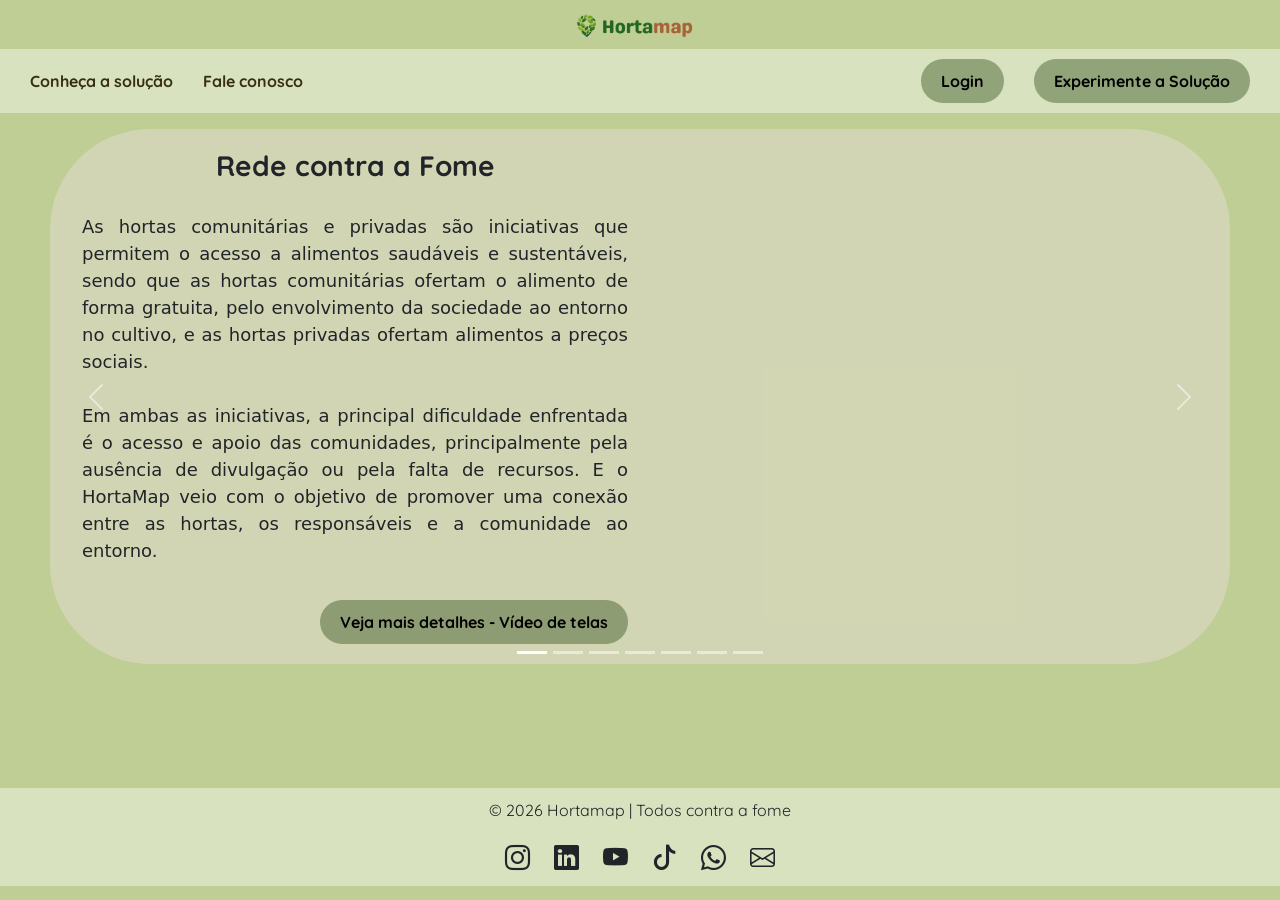
==== commit 927a5505: "Melhorias PBL Fase 4" ====
--- a/index.html
+++ b/index.html
@@ -16,7 +16,7 @@
 </head>
 <body>
 	<div class="logo">
-		<img src="img/logo_HortaMap_horizontal.png">
+		<a href="index.html" target="_parent"><img src="img/logo_HortaMap_horizontal.png" alt="HortaMap"></a>
 	</div>
 	<div class="navegacao">
 		<div class="esquerda">
@@ -29,60 +29,101 @@
 		</div>
 	</div>
 	<div class="conteudo">
-		<div class="caixa row">
-			<div class="texto col-md-6">
-				<h3>Rede contra a Fome</h3>
-				<p>As hortas comunitárias e privadas são iniciativas que permitem o acesso a alimentos saudáveis e sustentáveis, sendo que as hortas comunitárias ofertam o alimento de forma gratuita, pelo envolvimento da sociedade ao entorno no cultivo, e as hortas privadas ofertam alimentos a preços sociais. <br><br>
-				Em ambas as iniciativas, a principal dificuldade enfrentada é o acesso e apoio das comunidades, principalmente pela ausência de divulgação ou pela falta de recursos. E o HortaMap veio com o objetivo de promover uma conexão entre as hortas, os responsáveis e a comunidade ao entorno.</p>
-				<div class="container-botao">
-					<button type="button" class="botao"><a href="https://www.youtube.com/watch?v=8Pci9h2cy9U" target="_blank">Veja mais detalhes - Vídeo de telas</a></button>
+		<div id="carrosselHorta" class="carousel slide">
+    		<div class="carousel-inner">
+				<div class="carousel-item active">
+					<div class="caixa row align-items-center">
+						<div class="texto col-md-6">
+							<h3>Rede contra a Fome</h3>
+							<p>As hortas comunitárias e privadas são iniciativas que permitem o acesso a alimentos saudáveis e sustentáveis, sendo que as hortas comunitárias ofertam o alimento de forma gratuita, pelo envolvimento da sociedade ao entorno no cultivo, e as hortas privadas ofertam alimentos a preços sociais. <br><br>
+							Em ambas as iniciativas, a principal dificuldade enfrentada é o acesso e apoio das comunidades, principalmente pela ausência de divulgação ou pela falta de recursos. E o HortaMap veio com o objetivo de promover uma conexão entre as hortas, os responsáveis e a comunidade ao entorno.</p>
+							<div class="container-botao">
+								<button type="button" class="botao"><a href="https://www.youtube.com/watch?v=8Pci9h2cy9U" target="_blank">Veja mais detalhes - Vídeo de telas</a></button>
+							</div>
+						</div>
+						<div class="col-md-6 video-container">
+							<iframe class="imgdireita col-md-6" width="100%" height="350" src="https://www.youtube.com/embed/8Pci9h2cy9U?si=DaQ1uK3vf-MT6VDR" title="YouTube video player" frameborder="0" allow="accelerometer; autoplay; clipboard-write; encrypted-media; gyroscope; picture-in-picture; web-share" referrerpolicy="strict-origin-when-cross-origin" allowfullscreen></iframe>
+						</div>
+					</div>
+				</div>
+				<div class="carousel-item">
+					<div class="caixa row align-items-center">
+						<div class="texto col-md-6">
+							<h3>Mapeando para alimentar</h3>
+							<p>O primeiro passo para usar a solução começa no cadastro da horta. Com poucas informações, a horta já passa a fazer parte do nosso banco de dados e a comunidade consegue se conectar com a iniciativa. <br><br>
+							A partir deste cadastro, tenha acesso a um ecossistema de gerenciamento de dados, reunindo insights sobre recursos disponíveis, voluntários associados a sua horta, gestão de estoque e recursos de IA para apoiar uma produção otimizada.<br><br>
+							Com o HortaMap, você transforma dados em decisões inteligentes e fortalece o impacto da sua horta na comunidade.</p>
+							<div class="container-botao">
+								<button type="button" class="botao"><a href="cadastro.html" target="_parent">Registre a sua horta</a></button>
+							</div>
+						</div>
+						<img class="imgdireita col-md-6 img-fluid" src="img/dash.png">
+					</div>
+				</div>
+				<div class="carousel-item">
+					<div class="caixa row align-items-center">
+						<div class="texto col-md-6">
+							<h3>Entre em contato conosco</h3>
+							<p>Ficou com alguma dúvida sobre como o HortaMap funciona ou como podemos apoiar a sua iniciativa? Nossa equipe está pronta para ajudar você a dar o próximo passo, seja para cadastrar sua horta, entender melhor os recursos da plataforma ou descobrir como conectar sua comunidade à produção local.<br><br>
+							Queremos ouvir suas ideias, necessidades e desafios. Cada mensagem recebida nos ajuda a fortalecer essa rede que combate a fome e transforma territórios. Mande sua mensagem e vamos construir juntos um futuro mais verde e solidário.</p>
+							<div class="container-botao">
+								<button type="button" class="botao"><a href="fale_conosco.html" target="_parent">Mande sua mensagem</a></button>
+							</div>
+						</div>
+						<img class="imgdireita col-md-6 img-fluid" src="img/fale_Conosco.png">
+					</div>
+				</div>
+				<div class="carousel-item">
+					<div class="caixa row align-items-center">
+						<div class="texto col-md-6">
+							<h3>Hortas comunitárias ou hortas privadas?</h3>
+							<p>As hortas comunitárias são espaços cultivados por várias pessoas da comunidade, como moradores de um bairro ou voluntários. Todos podem participar do plantio, da colheita e do cuidado com a horta.<br><br>
+							O principal objetivo é ajudar as pessoas, promover a colaboração e facilitar o acesso a alimentos saudáveis, muitas vezes de forma gratuita ou com um custo bem baixo. <br><br>
+							Já as hortas privadas pertencem a uma pessoa, família ou organização. O acesso é mais restrito, e quem cuida decide como a horta será usada. Ela pode servir tanto para consumo próprio quanto para venda dos alimentos, sendo comum cobrar pelos produtos, mesmo que a preços acessíveis.</p>
+						</div>
+						<img class="imgdireita col-md-6 img-fluid" src="img/horta.png">
+					</div>
+				</div>
+				<div class="carousel-item">
+					<div class="caixa row align-items-center">
+						<div class="texto col-md-6">
+							<h3>Como uma simples horta pode transformar sua vida e o futuro ao seu redor?</h3>
+							<p>Hortas não são só plantas: são saúde, economia, conexão e futuro. O Brasil tem espaço, clima e gente criativa de sobra. O que falta, muitas vezes, é só o primeiro passo: alguém que decide começar. <br><br>
+							Você não precisa de muito: um pequeno terreno, alguns vasos ou até um cantinho na varanda já são suficientes para transformar realidade em possibilidade.<br><br>
+							Cada horta nasce de uma escolha simples: plantar hoje pensando no amanhã.</p>
+						</div>
+						<img class="imgdireita col-md-6 img-fluid" src="img/mapa_Alimento.png">
+					</div>
+				</div>
+				<div class="carousel-item">
+					<div class="caixa row align-items-center">
+						<div class="texto col-md-6">
+							<h3>Melhorias Recentes no HortaMap  </h3>
+							<p>Como parte do nosso compromisso em aprimorar continuamente a experiência no HortaMap, realizamos uma série de melhorias importantes no formulário de contato. Os formulários foram reformulados e passam a contar com campos que demandam informações precisas e completas, evitando cadastros incorretos ou com informações inválidas. Também foram implementadas mensagens de erro mais claras em todos os campos, tornando o processo mais simples, seguro e eficiente para quem utiliza a plataforma.<br><br>
+							Além disso, implementamos um carrossel interativo na página inicial, trazendo uma navegação mais fluida e dinâmica entre os conteúdos.</p>
+							<div class="container-botao">
+								<button type="button" class="botao"><a href="https://www.youtube.com/watch?v=8Pci9h2cy9U" target="_blank">Vídeo das novas funcionalidades</a></button>
+							</div>
+						</div>
+						<img class="imgdireita col-md-6 img-fluid" src="img/novidades.png">
+					</div>
 				</div>
 			</div>
-			<iframe class="imgdireita col-md-6" width="700" height="394"
-				src="https://www.youtube.com/embed/8Pci9h2cy9U?start=0&end=180"
-				title="YouTube video player" frameborder="0"
-				allow="accelerometer; autoplay; clipboard-write; encrypted-media; gyroscope; picture-in-picture; web-share"
-				referrerpolicy="strict-origin-when-cross-origin" allowfullscreen>
-			</iframe>
-		</div>
-		<div class="caixa row">
-			<img class="imgesquerda col-md-6" src="img/dash.png">
-			<div class="texto col-md-6">
-				<h3>Mapeando para alimentar</h3>
-				<p>O primeiro passo para usar a solução começa no cadastro da horta. Com poucas informações, a horta já passa a fazer parte do nosso banco de dados e a comunidade consegue se conectar com a iniciativa. <br><br>
-				A partir deste cadastro, tenha acesso a um ecossistema de gerenciamento de dados, reunindo insights sobre recursos disponíveis, voluntários associados a sua horta, gestão de estoque e recursos de IA para apoiar uma produção otimizada.</p>
-				<div class="container-botao">
-					<button type="button" class="botao"><a href="cadastro.html" target="_parent">Registre a sua horta</a></button>
-				</div>
+			<button class="carousel-control-prev" type="button" data-bs-target="#carrosselHorta" data-bs-slide="prev"><span class="carousel-control-prev-icon"></span></button>
+			<button class="carousel-control-next" type="button" data-bs-target="#carrosselHorta" data-bs-slide="next"><span class="carousel-control-next-icon"></span></button>
+			<!-- INDICADORES -->
+			<div class="carousel-indicators">
+				<button type="button" data-bs-target="#carrosselHorta" data-bs-slide-to="0" class="active"></button>
+				<button type="button" data-bs-target="#carrosselHorta" data-bs-slide-to="1"></button>
+				<button type="button" data-bs-target="#carrosselHorta" data-bs-slide-to="2"></button>
+				<button type="button" data-bs-target="#carrosselHorta" data-bs-slide-to="3"></button>
+				<button type="button" data-bs-target="#carrosselHorta" data-bs-slide-to="4"></button>
+				<button type="button" data-bs-target="#carrosselHorta" data-bs-slide-to="5"></button>
+				<button type="button" data-bs-target="#carrosselHorta" data-bs-slide-to="6"></button>
 			</div>
 		</div>
-		<div class="caixa row">
-			<div class="texto col-md-6">
-				<h3>Entre em contato conosco</h3>
-				<p>Ficou com alguma dúvida sobre como o HortaMap funciona ou como pode apoiar a sua iniciativa?</p>
-				<div class="container-botao">
-					<button type="button" class="botao"><a href="fale_conosco.html" target="_parent">Mande sua mensagem</a></button>
-				</div>
-			</div>
-			<img class="imgdireita col-md-6" src="img/fale_Conosco.png">
-		</div>
-		<div class="caixa row">
-			<img class="imgesquerda col-md-6" src="img/horta.png">
-			<div class="texto col-md-6">
-				<h3>Hortas comunitárias ou hortas privadas?</h3>
-				<p>As hortas comunitárias são espaços cultivados por várias pessoas da comunidade, como moradores de um bairro ou voluntários. Todos podem participar do plantio, da colheita e do cuidado com a horta. O principal objetivo é ajudar as pessoas, promover a colaboração e facilitar o acesso a alimentos saudáveis, muitas vezes de forma gratuita ou com um custo bem baixo. <br><br>
-				Já as hortas privadas pertencem a uma pessoa, família ou organização. O acesso é mais restrito, e quem cuida decide como a horta será usada. Ela pode servir tanto para consumo próprio quanto para venda dos alimentos, sendo comum cobrar pelos produtos, mesmo que a preços acessíveis.</p>
-			</div>
-		</div>
-		<div class="caixa row">
-			<div class="texto col-md-6">
-				<h3>Como uma simples horta pode transformar sua vida e o futuro ao seu redor?</h3>
-				<p>Hortas não são só plantas: são saúde, economia, conexão e futuro. O Brasil tem espaço, clima e gente criativa de sobra. O que falta, muitas vezes, é só o primeiro passo: alguém que decide começar. <br><br>
-				Você não precisa de muito: um pequeno terreno, alguns vasos ou até um cantinho na varanda já são suficientes para transformar realidade em possibilidade. Cada horta nasce de uma escolha simples: plantar hoje pensando no amanhã.</p>
-			</div>
-			<img class="imgdireita col-md-6" src="img/mapa_Alimento.png">
-		</div>
 	</div>
+	<script src="https://cdn.jsdelivr.net/npm/bootstrap@5.1.3/dist/js/bootstrap.bundle.min.js"></script>
 	<footer>
 		<p>© 2026 Hortamap  |  Todos contra a fome</p>
 		<a href="https://www.instagram.com/hortamap/" target="_blank"><i class="bi bi-instagram icon-rodape"></i></a>
--- a/css/css.css
+++ b/css/css.css
@@ -8,7 +8,7 @@
 }
 
 .logo img { /* imagem do topo */
-    padding-top: 10px;
+    padding-top: 0.625rem;
     width: 10%;
     height: auto;
     display: block;
@@ -22,12 +22,13 @@
     display: flex;
     justify-content: space-between;
     align-items: center;
-    padding: 10px 30px;
+    padding: 0.625rem 1.88rem;
+    flex-wrap: wrap
 }
 
 .navegacao h2 { /* menu sem formato de botão */
     font-family: "Quicksand", sans-serif;
-    font-size: 15px;
+    font-size: 1rem;
     font-weight: bold;
     margin: auto;
 }
@@ -35,13 +36,13 @@
 .esquerda, .direita { /* menu - separação entre botões e menu */
     display: flex;
     flex-direction: row;
-    gap: 30px;
+    gap: 1.88rem;
     color: #382e16;
 }
 
 .menu { /* menu em formato de botões */
-    border-radius: 40px;
-    padding: 10px 20px;
+    border-radius: 2.5rem;
+    padding: 0.625rem 1.25rem;
     background-color: #29461367;
     border: none;
     font-family: "Quicksand", sans-serif;
@@ -64,7 +65,7 @@
 }
 
 .conteudo { /* área entre menu e rodapé */
-    min-height: calc(100vh - 200px);
+    min-height: calc(100vh - 14.06rem);
 }
 
 .container-botao { /* container dos botões submit */
@@ -73,9 +74,9 @@
 }
 
 .botao { /* botão submit */
-    margin-top: 20px;
-    border-radius: 40px;
-    padding: 10px 20px;
+    margin-top: 1.25rem;
+    border-radius: 2.5rem;
+    padding: 0.625rem 1.25rem;
     background-color: #29461367;
     border: none;
     font-family: "Quicksand", sans-serif;
@@ -88,20 +89,20 @@
 }
 
 footer { /* rodapé */
-    padding: 10px 0px;
+    padding: 0.625rem 0;
     font-family: "Quicksand", sans-serif;
     background-color: rgba(255, 255, 255, 0.4);
     text-align: center;
-    gap: 15px;
+    gap: 1rem;
 }
 
 footer p { /* rodapé */
-    font-size: 15px;
+    font-size: 1rem;
 }
 
 .icon-rodape { /* rodapé */
-    font-size: 25px;
-    margin: 0px 10px;
+    font-size: 1.56rem;
+    margin: 0 0.625rem;
 }
 
 .my-forms { /* formulários */
@@ -113,8 +114,8 @@
 .text-duo-color { /* titulo com duas cores */
     font-weight: bold;
     justify-content: center;
-    font-size: 30px;
-    border-right: 2px solid rgba(255, 255, 255, 0.4);
+    font-size: 1.88rem;
+    border-right: 0.125rem solid rgba(255, 255, 255, 0.4);
 }
 
 .color1 { /* titulo com duas cores - cor um */
@@ -126,8 +127,8 @@
 }
 
 .text-explicacao { /* texto de introdução da página - vem junto do text-duo-color */
-    font-size: 16px;
-    padding: 10px 20px;
+    font-size: 1rem;
+    padding: 0.625rem 1.25rem;
     justify-content: center;
 }
 
@@ -137,10 +138,11 @@
 
 /* ------------------------------------ página INDEX ------------------------------------ */
 .caixa { /* caixas de fundo */
-    margin: 30px 50px;
-    padding: 40px;
-    border-radius: 100px;
+    margin: 1rem 3.125rem;
+    padding: 1.25rem 1.25rem;
+    border-radius: 6.25em;
     background-color: rgba(239, 226, 226, 0.4);
+    min-height: 31.25rem;
 }
 
 .texto { /* textos da página */
@@ -151,29 +153,29 @@
 
 .texto h3 { /* título das caixas */
     text-align: center;
-    margin-bottom: 30px;
+    margin-bottom: 1.88rem;
     font-weight: bold;
     font-family: "Quicksand", sans-serif;
 }
 
 .texto p { /* parágrafos */
     text-align: justify;
-    font-size: 18px;
-}
-
-.imgdireita, .imgesquerda { /*ajuste de imagem */
+    font-size: 1.125rem;
+}
+
+.imgdireita { /*ajuste de imagem */
     max-width: 100%;
     height: auto;
     object-fit: cover;
     object-position: center;
-}
-
-.imgdireita { /*ajuste de imagem */
-    border-radius: 0px 100px 100px 0px;
-}
-
-.imgesquerda { /*ajuste de imagem */
-    border-radius: 100px 0px 0px 100px;
+    border-radius: 0 6.25em 6.25em 0;
+}
+
+.video-container iframe {
+    width: 100%;
+    max-width: 43.75rem;
+    height: 24.625rem;
+    border-radius: 0 6.25em 6.25em 0;
 }
 
 /* ------------------------------------ página FALE CONOSCO ------------------------------------ */
@@ -182,32 +184,37 @@
 }
 
 .redes-fale-conosco { /* icones do fale conosco */
-    font-size: 50px;
-    padding: 30px;
+    font-size: 3.125rem;
+    padding: 1.88rem;
 }
 
 .caixa-contatos { /* caixas de redes sociais e outros contatos */
     background-color: rgba(255, 255, 255, 0.4);
     margin: auto;
-    margin-top: 50px;
-    margin-bottom: 30px;
-    padding: 20px;
+    margin-top: 3.125rem;
+    margin-bottom: 1.88rem;
+    padding: 1.25rem;
     display: block;
     text-align: center;
 }
 
 .intervalo-entre-campos { /* intervalo entre contatos */
-    padding-right: 40px;
+    padding-right: 2.5rem;
 }
 
 .fale-atendente { /* contato com atendente */
-    padding-right: 10px;
+    padding-right: 0.625rem;
+}
+
+.cont_caracteres {
+    font-size: 0.75rem;
+    text-align: end;
 }
 
 /* ------------------------------------ página LOGIN ------------------------------------ */
 .login-page, .frase-impacto, .forms-login { /* elementros centrais da página */
     margin: auto;
-    padding: 50px;
+    padding: 3.125rem;
 }
 
 .frase-impacto { /* elementos centrais da página - frase que chama atenção */
@@ -221,21 +228,21 @@
 h1 { /* frase de impacto */
     font-family: "Quicksand", sans-serif;
     font-weight: bold;
-    font-size: 30px;
-    margin-bottom: 50px;
+    font-size: 1.88rem;
+    margin-bottom: 3.125rem;
 }
 
 .senha { /* campo senha */
-    margin-top: 10px;
+    margin-top: 0.625rem;
 }
 
 .forms-login { /* formulário de login */
-    border-left: 5px solid #236622;
+    border-left: 0.31rem solid #236622;
 }
 
 /* ------------------------------------ página DASHBOARD ------------------------------------ */
 .conteudo-dash { /* container total da página */
-    margin: 50px 10px 30px 10px;
+    margin: 3.125rem 0.625rem 1.88rem 0.625rem;
 }
 
 .conteudo-dash .row { /* cada linha do dashboard: colunas com mesma altura */
@@ -243,13 +250,13 @@
 }
 
 .line-dash { /* cada linha de conteúdo do dash */
-    margin-bottom: 20px;
+    margin-bottom: 1.25rem;
 }
 
 .caixa-dash { /* cada caixa ocupa 100% da altura da coluna */
     background-color: rgba(255, 255, 255, 0.4);
-    padding: 20px;
-    border-radius: 8px;
+    padding: 1.25rem;
+    border-radius: 0.5rem;
     display: flex;
     flex-direction: column;
     height: 100%;
@@ -259,8 +266,8 @@
     font-weight: bold;
     font-family: "Quicksand", sans-serif;
     color: #236622;
-    padding-bottom: 10px;
-    font-size: 25px;
+    padding-bottom: 0.625rem;
+    font-size: 1.56rem;
     display: flex;
     align-items: center;
     justify-content: space-between;
@@ -273,13 +280,13 @@
 
 .atividades-recentes td { /* tabela de atividades recentes - coluna */
     vertical-align: middle;
-    padding: 10px 5px;
+    padding: 0.625rem 0.31rem;
 }
 
 .atividades-recentes .icone { /* tabela de atividades recentes - ícones */
-    width: 40px;
-    text-align: center;
-    font-size: 22px;
+    width: 2.5rem;
+    text-align: center;
+    font-size: 1.375rem;
     color: #236622;
 }
 
@@ -289,34 +296,34 @@
 
 .tabela-estoque-box { /* Caixa da tabela */
     background-color: #dce8c7; /* verde claro da referência */
-    border-radius: 12px;
-    padding: 20px;
+    border-radius: 0.75rem;
+    padding: 1.25rem;
 }
 
 .icon-info, .icon-large, .emoji-table { /* ícones e emojis */
     color: #236622;
-    margin-right: 20px;
+    margin-right: 1.25rem;
     vertical-align: middle;
 }
 
 .icon-info, .emoji-info, .emoji-table { /* ícones pequenos e emojis - tamanho */
-    font-size: 20px;
+    font-size: 1.25rem;
 }
 
 .icon-large { /* ícones grandes - tamanho */
-    font-size: 50px;
+    font-size: 3.125rem;
 }
 
 .emoji-info { /* emoji - margem */
-    margin-right: 13px;
+    margin-right: 0.81rem;
 }
 
 .emoji-table { /* emoji - margem */
-    margin: 0px 20px 0px 30px;
+    margin: 0 1.25rem 0 1.88rem;
 }
 
 .bi-exclamation-triangle-fill { /* Ícone do estoque alerta */
-    margin-right: 20px;
+    margin-right: 1.25rem;
 }
 
 .btn-edit-box { /* botão de edição - lápis */
@@ -328,7 +335,7 @@
 }
 
 .btn-edit-box i { /* botão de edição - lápis */
-    font-size: 18px;
+    font-size: 1.125rem;
 }
 
 .btn-edit-box:hover i { /* botão de edição - lápis - ao passar o mouse */
@@ -337,8 +344,8 @@
 
 .alerta-estoque { /* alerta de estoque baixo */
     background-color: #dce8c7;
-    padding: 12px 18px;
-    border-radius: 10px;
+    padding: 0.75rem 1.125rem;
+    border-radius: 0.625rem;
     display: flex;
     justify-content: space-between;
     align-items: center;
@@ -357,22 +364,22 @@
 .tabela-estoque { /* Tabela sem bordas Bootstrap */
     width: 100%;
     border-collapse: collapse;
-    margin-top: 10px;
+    margin-top: 0.625rem;
 }
 
 .tabela-estoque thead th { /* Tabela sem bordas Bootstrap - cabeçalho */
     color: black;
     font-weight: bold;
-    padding: 8px 0;
-    border-bottom: 2px solid #b7c7a3;
+    padding: 0.5rem 0;
+    border-bottom: 0.125rem solid #b7c7a3;
     text-align: center;
     background-color: #29461343;
 }
 
 .tabela-estoque td { /* Tabela sem bordas Bootstrap - linhas */
-    padding: 10px 0;
-    border-bottom: 1px solid #c7d6b4;
-    line-height: 5px;
+    padding: 0.625rem 0;
+    border-bottom: 0.06rem solid #c7d6b4;
+    line-height: 0.31rem;
 }
 
 .col-curta { /* para colocar a tabela com tamanho de colunas mais equilibrado*/
@@ -386,8 +393,8 @@
 
 .status { /* Status - tabela estoque */
     font-weight: bold;
-    padding: 0px 10px;
-    border-radius: 10px;
+    padding: 0 0.625rem;
+    border-radius: 0.625rem;
 }
 
 .status.disponivel { /* Status - itens disponíveis */
@@ -401,25 +408,25 @@
 }
 
 .resumo-estoque { /* Texto abaixo da tabela */
-    margin-top: 12px;
-    margin-bottom: 5px;
+    margin-top: 0.75rem;
+    margin-bottom: 0.31rem;
 }
 
 .barra-acoes { /* Busca - Caixa verde clara */
     background-color: #dce8c7; /* mesmo tom da referência */
-    padding: 15px 20px;
-    border-radius: 12px;
+    padding: 1rem 1.25rem;
+    border-radius: 0.75rem;
     display: flex;
     justify-content: space-between;
     align-items: center;
 }
 
 .input-busca { /* Campo de busca */
-    width: 250px;
-    padding: 10px 15px;
-    border-radius: 8px;
-    border: 1px solid #b7c7a3;
-    font-size: 15px;
+    width: 23.125rem;
+    padding: 0.625rem 1rem;
+    border-radius: 0.5rem;
+    border: 0.06rem solid #b7c7a3;
+    font-size: 1rem;
     outline: none;
     margin: none;
 }
@@ -432,8 +439,8 @@
     background-color: #236622;
     color: white;
     border: none;
-    padding: 10px 18px;
-    border-radius: 8px;
+    padding: 0.625rem 1.125rem;
+    border-radius: 0.5rem;
     font-weight: bold;
     cursor: pointer;
     transition: 0.2s;
@@ -445,27 +452,27 @@
 }
 
 .line-table-atividades { /* texto das últimas atividades notificadas */
-    border-right: 2px solid #2946132c;
+    border-right: 0.125rem solid #2946132c;
 }
 
 td .icon-large { /* texto das últimas atividades notificadas - icones */
-    padding: 10px;
+    padding: 0.625rem;
 }
 
 .voluntarios-box { /* Caixa específica dos voluntários */
-    border-radius: 12px;
-    padding: 20px;
+    border-radius: 0.75rem;
+    padding: 1.25rem;
 }
 
 .linha-voluntario { /* Linha com número grande + texto pequeno */
     display: flex;
     align-items: center;
-    gap: 12px; /* espaço entre ícone e texto */
-    margin-bottom: 12px;
+    gap: 0.75rem; /* espaço entre ícone e texto */
+    margin-bottom: 0.75rem;
 }
 
 .line-voluntarios-ativos { /* Linha com número grande + texto pequeno */
-    border-bottom: 2px solid #2946132c;
+    border-bottom: 0.125rem solid #2946132c;
 }
 
 .vol-info { /* Linha com número grande + texto pequeno */
@@ -475,45 +482,47 @@
 }
 
 .numero { /* Linha com número grande + texto pequeno */
-    font-size: 28px;
+    font-size: 1.75rem;
     font-weight: bold;
     color: #236622;
 }
 
 .vol-info .descricao { /* Linha com número grande + texto pequeno */
-    font-size: 14px;
-    margin-top: -2px;
+    font-size: 0.875rem;
+    margin-top: -0.125rem;
 }
 
 .linha-info { /* Linhas com ícones */
     display: flex;
     align-items: center;
-    gap: 6px;
-    margin-bottom: 10px;
+    gap: 0.375rem;
+    margin-bottom: 0.625rem;
 }
 
 /* ------------------------------------ página CADASTRO ------------------------------------ */
 .tipo-cadastro { /* div onde está os botões de tipo de cadastro */
-    margin-top: 20px;
+    margin: 1.25rem 0;
     display: flex;
     flex-direction: row;
-    gap: 30px;
-    align-items: center;
-    padding: 10px 30px;
+    gap: 1.25rem;
+    align-items: center;
+    padding: 0.625rem 0;
+    flex-wrap: wrap;
 }
 
 .forms-cadastro { /* div onde está os botões de tipo de cadastro */
-    margin-bottom: 30px;
+    margin-bottom: 1.88rem;
 }
 
 .cadastro-button { /* botão de tipo de cadastro */
-    border-radius: 40px;
-    padding: 10px 20px;
+    border-radius: 2.5rem;
+    padding: 0.625rem 1.25rem;
     background-color: rgba(255, 255, 255, 0.4);
     border: none;
     font-family: "Quicksand", sans-serif;
     font-weight: bold;
     color: #236622;
+    text-align: center;
 }
 
 .cadastro-button:hover { /* botão de tipo de cadastro - quando passa o mouse */
@@ -527,24 +536,24 @@
 }
 
 .secao-cadastro { /* container do cadastro */
-    margin-top: 20px;
-    padding-bottom: 30px;
-    border-bottom: 2px dashed #23662245;
+    margin-top: 1.25rem;
+    padding-bottom: 1.88rem;
+    border-bottom: 0.125rem dashed #23662245;
 }
 
 .identificacao-secao { /* titulo da seção */
     font-family: "Quicksand", sans-serif;
-    font-size: 15px;
+    font-size: 1rem;
 }
 
 .produto-item .form-check-label { /* cadastro de produto - seleção */
-    width: 110px;
+    width: 10.625rem;
 }
 
 .produto-item .area-input { /* cadastro de produto - quantidade */
-    width: 100px;
+    width: 6.25em;
 }
 
 .produto-item .form-check-input { /* cadastro de produto */
     margin-top: 0;
-}+}
